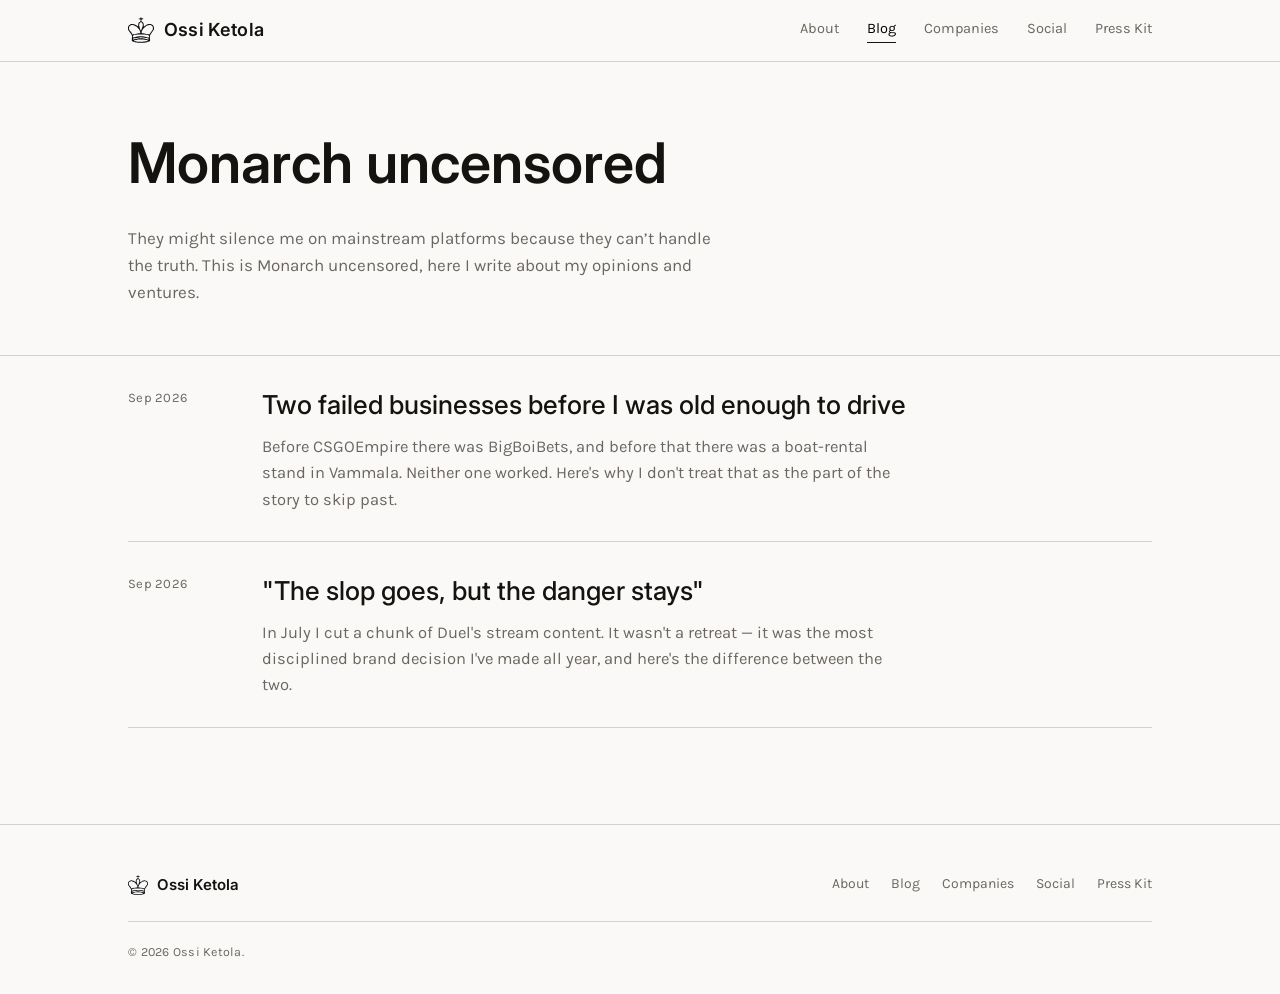
==== blog/index.html @ 4bb2c5f0 "Initial commit: Ossi Ketola personal site Static portfolio site for Ossi "Monarch" Ketola — About/do" ====
<!DOCTYPE html>
<html lang="en">
<head>
<meta charset="UTF-8">
<meta name="viewport" content="width=device-width, initial-scale=1.0">
<title>Blog — Ossi Ketola</title>
<meta name="description" content="Notes on business development and personal branding, from Ossi Ketola.">
<meta property="og:type" content="website">
<meta property="og:title" content="Blog — Ossi Ketola">
<meta property="og:description" content="Notes on business development and personal branding, from Ossi Ketola.">
<meta property="og:image" content="../assets/press/headshot-suit.png">
<meta name="twitter:card" content="summary_large_image">
<meta name="twitter:title" content="Blog — Ossi Ketola">
<meta name="twitter:description" content="Notes on business development and personal branding, from Ossi Ketola.">
<meta name="twitter:image" content="../assets/press/headshot-suit.png">
<link rel="icon" type="image/svg+xml" href="../favicon.svg">
<link rel="preconnect" href="https://fonts.googleapis.com">
<link rel="preconnect" href="https://fonts.gstatic.com" crossorigin>
<link href="https://fonts.googleapis.com/css2?family=Inter:ital,wght@0,500;0,600;1,500&amp;family=Karla:wght@400;500;700&amp;display=swap" rel="stylesheet">
<link rel="stylesheet" href="../styles.css">
</head>
<body>

<header class="site-header">
  <div class="wrap">
    <a class="brand" href="../index.html">
      <svg viewBox="0 0 56.88 55.63" width="26" height="26">
        <path fill="#0b0d10" fill-rule="evenodd" d="M27.99 0C27.99 0 29.12 0.25 29.12 0.25C29.12 0.25 29.74 2.38 29.74 2.38C29.74 2.38 32.16 2.5 32.74 2.63C33.33 2.75 33.18 2.83 33.24 3.13C33.31 3.42 33.12 4.38 33.12 4.38C33.12 4.38 30.85 4.5 30.24 4.63C29.64 4.75 29.64 4.52 29.49 5.13C29.35 5.73 29.31 7.58 29.37 8.25C29.43 8.92 29.39 8.73 29.87 9.13C30.35 9.52 31.52 9.83 32.24 10.63C32.97 11.42 33.87 12.29 34.24 13.88C34.62 15.46 34.49 20.13 34.49 20.13C34.49 20.13 34.22 20.69 35.37 20C36.52 19.31 39.74 16.85 41.37 16C43 15.15 43.89 15.08 45.12 14.88C46.35 14.67 47.41 14.5 48.75 14.75C50.08 15 52.04 15.75 53.12 16.38C54.2 17 54.68 17.71 55.25 18.5C55.81 19.29 56.22 20.21 56.5 21.13C56.77 22.04 56.93 22.9 56.87 24C56.81 25.1 57.52 25.23 56.12 27.75C54.72 30.27 49.85 36.25 48.5 39.13C47.14 42 48.04 42.94 48 45C47.95 47.06 48.39 50.23 48.25 51.5C48.1 52.77 48.31 52.08 47.12 52.63C45.93 53.17 43.06 54.25 41.12 54.75C39.18 55.25 38.85 55.48 35.49 55.63C32.14 55.77 24.31 55.77 20.99 55.63C17.68 55.48 17.58 55.27 15.62 54.75C13.66 54.23 10.45 53.08 9.24 52.5C8.04 51.92 8.47 52.71 8.37 51.25C8.27 49.79 8.66 45.81 8.62 43.75C8.58 41.69 9.35 41.33 8.12 38.88C6.89 36.42 2.58 31.1 1.24 29C-0.09 26.9 0.33 27.42 0.12 26.25C-0.09 25.08 -0.21 23.27 -0.01 22C0.2 20.73 0.72 19.6 1.37 18.63C2.02 17.65 2.89 16.75 3.87 16.13C4.85 15.5 6.08 15.1 7.24 14.88C8.41 14.65 9.58 14.58 10.87 14.75C12.16 14.92 13.12 14.98 15 15.88C16.87 16.77 22.12 20.13 22.12 20.13C22.12 20.13 22.27 15.04 22.62 13.5C22.97 11.96 23.62 11.54 24.24 10.88C24.87 10.21 25.83 10.02 26.37 9.5C26.91 8.98 27.33 8.48 27.49 7.75C27.66 7.02 27.49 5.65 27.37 5.13C27.24 4.6 27.37 4.75 26.74 4.63C26.12 4.5 23.62 4.38 23.62 4.38C23.62 4.38 23.43 3.42 23.49 3.13C23.56 2.83 23.43 2.73 23.99 2.63C24.56 2.52 26.87 2.5 26.87 2.5C26.87 2.5 27.99 0 27.99 0ZM46.5 16.88C45.39 17.06 43.52 17.6 42.25 18.13C40.97 18.65 40.35 18.83 38.87 20C37.39 21.17 34.77 23.42 33.37 25.13C31.97 26.83 31.08 28.88 30.49 30.25C29.91 31.63 29.89 32.56 29.87 33.38C29.85 34.19 30.37 35.13 30.37 35.13C30.37 35.13 35.37 35.5 37.87 35.88C40.37 36.25 43.91 37.13 45.37 37.38C46.83 37.63 46.29 37.48 46.62 37.38C46.95 37.27 46.89 37.46 47.37 36.75C47.85 36.04 48.5 34.56 49.5 33.13C50.5 31.69 52.56 29.38 53.37 28.13C54.18 26.88 54.18 26.46 54.37 25.63C54.56 24.79 54.56 23.92 54.5 23.13C54.43 22.33 54.39 21.65 54 20.88C53.6 20.1 52.97 19.15 52.12 18.5C51.27 17.85 49.81 17.27 48.87 17C47.93 16.73 47.6 16.69 46.5 16.88ZM8.37 16.88C7.58 17.04 6.31 17.44 5.49 17.88C4.68 18.31 4.02 18.83 3.49 19.5C2.97 20.17 2.58 20.96 2.37 21.88C2.16 22.79 2.06 23.92 2.24 25C2.43 26.08 2.68 27.04 3.49 28.38C4.31 29.71 6.12 31.56 7.12 33C8.12 34.44 8.79 36.27 9.49 37C10.2 37.73 9.83 37.56 11.37 37.38C12.91 37.19 16.24 36.25 18.74 35.88C21.24 35.5 26.37 35.13 26.37 35.13C26.37 35.13 26.89 34.42 26.87 33.63C26.85 32.83 26.7 31.6 26.24 30.38C25.79 29.15 24.89 27.44 24.12 26.25C23.35 25.06 22.64 24.27 21.62 23.25C20.6 22.23 19.14 20.96 17.99 20.13C16.85 19.29 16.04 18.79 14.75 18.25C13.45 17.71 11.31 17.1 10.25 16.88C9.18 16.65 9.16 16.71 8.37 16.88ZM26.62 37.63C23.99 37.63 22.97 37.54 20.49 37.88C18.02 38.21 13.37 39.1 11.75 39.63C10.12 40.15 10.89 40.42 10.75 41C10.6 41.58 10.75 42.6 10.87 43.13C11 43.65 11.5 44.13 11.5 44.13C11.5 44.13 14.06 43.27 16.37 42.88C18.68 42.48 21.91 41.83 25.37 41.75C28.83 41.67 33.93 41.98 37.12 42.38C40.31 42.77 43.06 43.94 44.5 44.13C45.93 44.31 45.75 43.5 45.75 43.5C45.75 43.5 46 41.02 45.87 40.38C45.75 39.73 46.6 40.04 45 39.63C43.39 39.21 39.31 38.21 36.24 37.88C33.18 37.54 29.24 37.63 26.62 37.63ZM25.24 48.38C22.52 48.38 21.99 48.52 20.12 48.88C18.24 49.23 15.12 50.15 14 50.5C12.87 50.85 13.37 51 13.37 51C13.37 51 13.14 51.35 13.62 51.63C14.1 51.9 14.89 52.35 16.24 52.63C17.6 52.9 19.08 53.13 21.74 53.25C24.41 53.38 29.12 53.48 32.24 53.38C35.37 53.27 38.64 52.96 40.49 52.63C42.35 52.29 43.37 51.38 43.37 51.38C43.37 51.38 43.77 50.92 42.62 50.5C41.47 50.08 39.39 49.23 36.49 48.88C33.6 48.52 27.97 48.38 25.24 48.38ZM27.74 11.13C26.95 11.29 25.99 12.35 25.49 12.88C24.99 13.4 24.89 13.21 24.74 14.25C24.6 15.29 24.14 16.77 24.62 19.13C25.1 21.48 26.95 26.77 27.62 28.38C28.29 29.98 28.62 28.75 28.62 28.75C28.62 28.75 31.41 21.69 31.99 19.38C32.58 17.06 32.41 16.13 32.12 14.88C31.83 13.63 30.97 12.5 30.24 11.88C29.52 11.25 28.54 10.96 27.74 11.13ZM25.62 44C22.62 44.33 15.54 45.46 13.12 46C10.7 46.54 11.47 46.88 11.12 47.25C10.77 47.63 10.91 48 11 48.25C11.08 48.5 9.33 49.13 11.62 48.75C13.91 48.38 21.31 46.46 24.74 46C28.18 45.54 29.37 45.69 32.24 46C35.12 46.31 39.97 47.42 42 47.88C44.02 48.33 43.75 48.69 44.37 48.75C45 48.81 45.75 48.25 45.75 48.25C45.75 48.25 46.04 47.35 45.25 46.88C44.45 46.4 43.35 45.85 41 45.38C38.64 44.9 33.68 44.23 31.12 44C28.56 43.77 28.62 43.67 25.62 44Z"/>
      </svg>
      <span class="wordmark">Ossi Ketola</span>
    </a>
    <nav class="site-nav">
      <a href="../index.html">About</a>
      <a href="index.html" aria-current="page">Blog</a>
      <div class="nav-dropdown">
        <a href="../companies/index.html">Companies</a>
        <div class="nav-dropdown-menu">
          <a href="../companies/duel.html">Duel.com</a>
          <a href="../companies/csgoempire.html">CSGOEmpire</a>
          <a href="../companies/castle.html">The Castle</a>
        </div>
      </div>
      <a href="../social.html">Social</a>
      <a href="../press.html">Press Kit</a>
    </nav>
  </div>
</header>

<section class="page-head">
  <div class="wrap">
    <h1>Monarch uncensored</h1>
    <p class="lede">They might silence me on mainstream platforms because they can&rsquo;t handle the truth. This is Monarch uncensored, here I write about my opinions and ventures.</p>
  </div>
</section>

<section>
  <div class="wrap">
    <div class="ledger">
      <div class="ledger-row">
        <span class="date">Sep 2026</span>
        <a href="two-failed-businesses.html">
          <h3>Two failed businesses before I was old enough to drive</h3>
          <p>Before CSGOEmpire there was BigBoiBets, and before that there was a boat-rental stand in Vammala. Neither one worked. Here's why I don't treat that as the part of the story to skip past.</p>
        </a>
      </div>
      <div class="ledger-row">
        <span class="date">Sep 2026</span>
        <a href="slop-goes-danger-stays.html">
          <h3>"The slop goes, but the danger stays"</h3>
          <p>In July I cut a chunk of Duel's stream content. It wasn't a retreat — it was the most disciplined brand decision I've made all year, and here's the difference between the two.</p>
        </a>
      </div>
    </div>
  </div>
</section>

<footer class="site-footer">
  <div class="wrap">
    <div class="site-footer-top">
      <a class="footer-brand" href="../index.html">
        <svg viewBox="0 0 56.88 55.63" width="20" height="20">
          <path fill="#0b0d10" fill-rule="evenodd" d="M27.99 0C27.99 0 29.12 0.25 29.12 0.25C29.12 0.25 29.74 2.38 29.74 2.38C29.74 2.38 32.16 2.5 32.74 2.63C33.33 2.75 33.18 2.83 33.24 3.13C33.31 3.42 33.12 4.38 33.12 4.38C33.12 4.38 30.85 4.5 30.24 4.63C29.64 4.75 29.64 4.52 29.49 5.13C29.35 5.73 29.31 7.58 29.37 8.25C29.43 8.92 29.39 8.73 29.87 9.13C30.35 9.52 31.52 9.83 32.24 10.63C32.97 11.42 33.87 12.29 34.24 13.88C34.62 15.46 34.49 20.13 34.49 20.13C34.49 20.13 34.22 20.69 35.37 20C36.52 19.31 39.74 16.85 41.37 16C43 15.15 43.89 15.08 45.12 14.88C46.35 14.67 47.41 14.5 48.75 14.75C50.08 15 52.04 15.75 53.12 16.38C54.2 17 54.68 17.71 55.25 18.5C55.81 19.29 56.22 20.21 56.5 21.13C56.77 22.04 56.93 22.9 56.87 24C56.81 25.1 57.52 25.23 56.12 27.75C54.72 30.27 49.85 36.25 48.5 39.13C47.14 42 48.04 42.94 48 45C47.95 47.06 48.39 50.23 48.25 51.5C48.1 52.77 48.31 52.08 47.12 52.63C45.93 53.17 43.06 54.25 41.12 54.75C39.18 55.25 38.85 55.48 35.49 55.63C32.14 55.77 24.31 55.77 20.99 55.63C17.68 55.48 17.58 55.27 15.62 54.75C13.66 54.23 10.45 53.08 9.24 52.5C8.04 51.92 8.47 52.71 8.37 51.25C8.27 49.79 8.66 45.81 8.62 43.75C8.58 41.69 9.35 41.33 8.12 38.88C6.89 36.42 2.58 31.1 1.24 29C-0.09 26.9 0.33 27.42 0.12 26.25C-0.09 25.08 -0.21 23.27 -0.01 22C0.2 20.73 0.72 19.6 1.37 18.63C2.02 17.65 2.89 16.75 3.87 16.13C4.85 15.5 6.08 15.1 7.24 14.88C8.41 14.65 9.58 14.58 10.87 14.75C12.16 14.92 13.12 14.98 15 15.88C16.87 16.77 22.12 20.13 22.12 20.13C22.12 20.13 22.27 15.04 22.62 13.5C22.97 11.96 23.62 11.54 24.24 10.88C24.87 10.21 25.83 10.02 26.37 9.5C26.91 8.98 27.33 8.48 27.49 7.75C27.66 7.02 27.49 5.65 27.37 5.13C27.24 4.6 27.37 4.75 26.74 4.63C26.12 4.5 23.62 4.38 23.62 4.38C23.62 4.38 23.43 3.42 23.49 3.13C23.56 2.83 23.43 2.73 23.99 2.63C24.56 2.52 26.87 2.5 26.87 2.5C26.87 2.5 27.99 0 27.99 0ZM46.5 16.88C45.39 17.06 43.52 17.6 42.25 18.13C40.97 18.65 40.35 18.83 38.87 20C37.39 21.17 34.77 23.42 33.37 25.13C31.97 26.83 31.08 28.88 30.49 30.25C29.91 31.63 29.89 32.56 29.87 33.38C29.85 34.19 30.37 35.13 30.37 35.13C30.37 35.13 35.37 35.5 37.87 35.88C40.37 36.25 43.91 37.13 45.37 37.38C46.83 37.63 46.29 37.48 46.62 37.38C46.95 37.27 46.89 37.46 47.37 36.75C47.85 36.04 48.5 34.56 49.5 33.13C50.5 31.69 52.56 29.38 53.37 28.13C54.18 26.88 54.18 26.46 54.37 25.63C54.56 24.79 54.56 23.92 54.5 23.13C54.43 22.33 54.39 21.65 54 20.88C53.6 20.1 52.97 19.15 52.12 18.5C51.27 17.85 49.81 17.27 48.87 17C47.93 16.73 47.6 16.69 46.5 16.88ZM8.37 16.88C7.58 17.04 6.31 17.44 5.49 17.88C4.68 18.31 4.02 18.83 3.49 19.5C2.97 20.17 2.58 20.96 2.37 21.88C2.16 22.79 2.06 23.92 2.24 25C2.43 26.08 2.68 27.04 3.49 28.38C4.31 29.71 6.12 31.56 7.12 33C8.12 34.44 8.79 36.27 9.49 37C10.2 37.73 9.83 37.56 11.37 37.38C12.91 37.19 16.24 36.25 18.74 35.88C21.24 35.5 26.37 35.13 26.37 35.13C26.37 35.13 26.89 34.42 26.87 33.63C26.85 32.83 26.7 31.6 26.24 30.38C25.79 29.15 24.89 27.44 24.12 26.25C23.35 25.06 22.64 24.27 21.62 23.25C20.6 22.23 19.14 20.96 17.99 20.13C16.85 19.29 16.04 18.79 14.75 18.25C13.45 17.71 11.31 17.1 10.25 16.88C9.18 16.65 9.16 16.71 8.37 16.88ZM26.62 37.63C23.99 37.63 22.97 37.54 20.49 37.88C18.02 38.21 13.37 39.1 11.75 39.63C10.12 40.15 10.89 40.42 10.75 41C10.6 41.58 10.75 42.6 10.87 43.13C11 43.65 11.5 44.13 11.5 44.13C11.5 44.13 14.06 43.27 16.37 42.88C18.68 42.48 21.91 41.83 25.37 41.75C28.83 41.67 33.93 41.98 37.12 42.38C40.31 42.77 43.06 43.94 44.5 44.13C45.93 44.31 45.75 43.5 45.75 43.5C45.75 43.5 46 41.02 45.87 40.38C45.75 39.73 46.6 40.04 45 39.63C43.39 39.21 39.31 38.21 36.24 37.88C33.18 37.54 29.24 37.63 26.62 37.63ZM25.24 48.38C22.52 48.38 21.99 48.52 20.12 48.88C18.24 49.23 15.12 50.15 14 50.5C12.87 50.85 13.37 51 13.37 51C13.37 51 13.14 51.35 13.62 51.63C14.1 51.9 14.89 52.35 16.24 52.63C17.6 52.9 19.08 53.13 21.74 53.25C24.41 53.38 29.12 53.48 32.24 53.38C35.37 53.27 38.64 52.96 40.49 52.63C42.35 52.29 43.37 51.38 43.37 51.38C43.37 51.38 43.77 50.92 42.62 50.5C41.47 50.08 39.39 49.23 36.49 48.88C33.6 48.52 27.97 48.38 25.24 48.38ZM27.74 11.13C26.95 11.29 25.99 12.35 25.49 12.88C24.99 13.4 24.89 13.21 24.74 14.25C24.6 15.29 24.14 16.77 24.62 19.13C25.1 21.48 26.95 26.77 27.62 28.38C28.29 29.98 28.62 28.75 28.62 28.75C28.62 28.75 31.41 21.69 31.99 19.38C32.58 17.06 32.41 16.13 32.12 14.88C31.83 13.63 30.97 12.5 30.24 11.88C29.52 11.25 28.54 10.96 27.74 11.13ZM25.62 44C22.62 44.33 15.54 45.46 13.12 46C10.7 46.54 11.47 46.88 11.12 47.25C10.77 47.63 10.91 48 11 48.25C11.08 48.5 9.33 49.13 11.62 48.75C13.91 48.38 21.31 46.46 24.74 46C28.18 45.54 29.37 45.69 32.24 46C35.12 46.31 39.97 47.42 42 47.88C44.02 48.33 43.75 48.69 44.37 48.75C45 48.81 45.75 48.25 45.75 48.25C45.75 48.25 46.04 47.35 45.25 46.88C44.45 46.4 43.35 45.85 41 45.38C38.64 44.9 33.68 44.23 31.12 44C28.56 43.77 28.62 43.67 25.62 44Z"/>
        </svg>
        <span>Ossi Ketola</span>
      </a>
      <nav class="site-footer-nav">
        <a href="../index.html">About</a>
        <a href="index.html">Blog</a>
        <a href="../companies/index.html">Companies</a>
        <a href="../social.html">Social</a>
        <a href="../press.html">Press Kit</a>
      </nav>
    </div>
    <div class="site-footer-bottom">&copy; 2026 Ossi Ketola.</div>
  </div>
</footer>

</body>
</html>
---- styles.css ----
/* Ossi "Monarch" Ketola — personal site
   Palette: monochrome light — off-white ground, black/gray ink, matching the
   Monarch crown mark (black outline, no color). Duel's page keeps its own
   separate scoped palette and is untouched by this file.
   Display: Inter (sitewide headline font). Body: Karla. Data/labels: IBM Plex Mono.
   Duel and CSGOEmpire hardcode their own H1 font choices already (Inter and Karla
   respectively) rather than using --display, so this change doesn't touch those. */

:root{
  --bg:#faf9f7;
  --surface:#f1efeb;
  --surface-2:#e6e3dd;
  --border:#d6d2ca;
  --text:#15130f;
  --muted:#6b6660;
  --gold:#15130f;
  --gold-bright:#000000;
  --oxblood:#15130f;
  --oxblood-bright:#15130f;

  --display:'Inter', 'Segoe UI', system-ui, sans-serif;
  --body:'Karla', 'Segoe UI', system-ui, sans-serif;
  --mono:'IBM Plex Mono', ui-monospace, 'Courier New', monospace;
}

*{ box-sizing:border-box; }
html{ scroll-behavior:smooth; }
body{
  margin:0;
  padding-top:63px;
  background:var(--bg);
  color:var(--text);
  font-family:var(--body);
  font-size:16.5px;
  line-height:1.6;
}
img{ max-width:100%; display:block; }
a{ color:inherit; }

.wrap{ max-width:1080px; margin:0 auto; padding:0 28px; }

/* ---- header ---- */
.site-header{
  position:fixed; top:0; left:0; right:0; z-index:20;
  background:var(--bg);
  border-bottom:1px solid var(--border);
}
.site-header .wrap{
  display:flex; align-items:center; justify-content:space-between;
  padding-top:16px; padding-bottom:16px;
}
.brand{ display:flex; align-items:center; gap:10px; text-decoration:none; }
.brand svg{ width:26px; height:26px; flex-shrink:0; }
.brand .wordmark{
  font-family:var(--display); font-weight:600; font-size:18px;
  letter-spacing:0.01em; white-space:nowrap;
}
.site-nav{ display:flex; align-items:center; gap:28px; }
.site-nav a{
  text-decoration:none; color:var(--muted); font-size:14.5px;
  border-bottom:1px solid transparent; padding-bottom:2px;
  transition:color .15s ease, border-color .15s ease;
}
.site-nav a:hover, .site-nav a[aria-current="page"]{ color:var(--gold-bright); border-color:var(--gold); }

.nav-dropdown{ position:relative; display:inline-flex; align-items:center; }
.nav-dropdown-menu{
  position:absolute; top:100%; left:0; min-width:170px;
  background:var(--bg); border:1px solid var(--border);
  padding:6px 0;
  opacity:0; visibility:hidden; transform:translateY(-4px);
  transition:opacity .15s ease, transform .15s ease, visibility .15s;
  z-index:30;
}
.nav-dropdown:hover .nav-dropdown-menu,
.nav-dropdown-menu:hover{
  opacity:1; visibility:visible; transform:translateY(0);
}
.nav-dropdown-menu a{
  display:block; padding:9px 16px; font-size:14px;
  color:var(--muted); text-decoration:none; border-bottom:none; white-space:nowrap;
}
.nav-dropdown-menu a:hover{ color:var(--gold-bright); background:var(--surface); }

/* ---- footer (identical on every page) ---- */
.site-footer{ background:var(--bg); color:var(--text); border-top:1px solid var(--border); margin-top:96px; padding:48px 0 32px; }
.site-footer-top{
  display:flex; align-items:center; justify-content:space-between; flex-wrap:wrap; gap:16px;
}
.footer-brand{ display:flex; align-items:center; gap:9px; text-decoration:none; color:var(--text); }
.footer-brand svg{ width:20px; height:20px; flex-shrink:0; }
.footer-brand span{ font-family:var(--display); font-weight:600; font-size:15px; }
.site-footer-nav{ display:flex; gap:22px; flex-wrap:wrap; }
.site-footer-nav a{ text-decoration:none; color:var(--muted); font-size:14px; transition:color .15s ease; }
.site-footer-nav a:hover{ color:var(--gold-bright); }
.site-footer-bottom{
  margin-top:24px; padding-top:20px; border-top:1px solid var(--border);
  font-family:var(--body); letter-spacing:0.02em; font-size:12.5px; color:var(--muted);
}

/* ---- hero ---- */
.hero{ padding:72px 0 44px; border-bottom:1px solid var(--border); }
.hero .kicker{
  font-family:var(--body); letter-spacing:0.02em; font-size:13px; color:var(--gold-bright);
  margin:0 0 18px;
}
.hero h1{
  font-family:var(--display); font-weight:600;
  font-size:clamp(46px,8vw,84px); line-height:0.98; margin:0;
  text-wrap:balance;
}
.hero h1 em{ font-style:italic; font-weight:300; color:var(--muted); }
.hero .lede{
  max-width:56ch; font-size:19px; color:var(--muted);
  margin:22px 0 0; line-height:1.65;
}

/* ---- about / dossier layout ---- */
.dossier{ padding:64px 0; border-bottom:1px solid var(--border); }
.dossier-grid{ display:grid; grid-template-columns:1.6fr 1px 1fr; gap:0; }
.dossier .divider{ background:var(--border); }
.dossier .copy{ padding-right:48px; }
.dossier .copy p{ max-width:62ch; font-size:16.5px; }
.dossier p.section-kicker{ font-family:var(--display); font-weight:600; font-size:20px; color:var(--text); margin:36px 0 20px; max-width:none; }
.dossier p.section-kicker:first-child{ margin-top:0; }
.dossier .copy p:first-of-type:not(.section-kicker){ font-size:18px; color:var(--text); }
.dossier .copy .byline{ font-family:var(--display); font-style:italic; font-size:16px; color:var(--muted); margin-top:24px; }
.dossier .facts{ padding-left:48px; display:flex; flex-direction:column; gap:0; }
.dossier .facts .side-copy{ font-size:15px; line-height:1.65; color:var(--text); max-width:40ch; }

/* pill links to each company page — brand-accurate colors/marks, shape borrowed
   from a rounded chip/pill pattern rather than the site's usual square teaser rows */
.co-pills{ display:flex; flex-direction:column; gap:10px; margin-top:28px; max-width:40ch; }
.co-pill{
  position:relative; overflow:hidden;
  display:flex; align-items:center; gap:12px;
  padding:13px 20px; border-radius:999px;
  text-decoration:none; transition:transform .15s ease;
}
.co-pill:hover{ transform:translateX(3px); }
.co-pill::after{
  content:""; position:absolute; left:0; right:0; bottom:0; height:3px;
}
.co-pill-mark{ position:relative; z-index:1; width:16px; height:16px; border-radius:999px; flex-shrink:0; object-fit:contain; }
.co-pill-label{ position:relative; z-index:1; font-family:var(--body); font-weight:700; font-size:14.5px; flex:1; }
.co-pill-arrow{ position:relative; z-index:1; font-family:var(--body); letter-spacing:0.02em; font-size:14px; flex-shrink:0; }

/* backgrounds mirror the same real brand graphics used on the Companies hub banners */
.co-pill-duel{
  background:
    radial-gradient(ellipse 90% 160% at 15% 20%, rgba(139,63,209,0.55), transparent 60%),
    radial-gradient(ellipse 80% 140% at 90% 90%, rgba(47,174,134,0.45), transparent 60%),
    linear-gradient(180deg, #131028, #0c0a1a);
}
.co-pill-duel::after{ background:linear-gradient(90deg, #5865f2 0%, #8b3fd1 45%, #2fae86 100%); }
.co-pill-duel .co-pill-mark{ width:15px; height:17px; border-radius:0; }
.co-pill-duel .co-pill-label{ color:#f1eefb; }
.co-pill-duel .co-pill-arrow{ color:#c9b3ea; }

.co-pill-cs{ background:#363332; }
.co-pill-cs::after{ background:repeating-linear-gradient(-45deg, #e9b10e 0 6px, #2b2926 6px 12px); }
.co-pill-cs .co-pill-mark{ width:20px; height:20px; }
.co-pill-cs .co-pill-label{ color:#fff; }
.co-pill-cs .co-pill-arrow{ color:#e9b10e; }

.co-pill-castle{
  background:
    linear-gradient(rgba(20,21,15,.78), rgba(20,21,15,.78)),
    url("companies/assets/castle/camo-gold.svg") center / cover no-repeat;
}
.co-pill-castle::after{ background:linear-gradient(90deg, #b4993c, #ead973, #d2bb54, #b4993c); }
.co-pill-castle .co-pill-mark{ width:12px; height:24px; border-radius:0; }
.co-pill-castle .co-pill-label{ color:#f1efe6; }
.co-pill-castle .co-pill-arrow{ color:#d2bb54; }

/* ---- Vammalan Sanomat widget — a real, separately-run outlet, so it's styled to
   read as an embedded module (its own bordered card, its own nameplate) rather
   than blending into the rest of the page like native site content. Lives in the
   right-hand facts column, so the compact variant is sized to that slot. ---- */
.vs-widget{
  border:1px solid var(--border); background:var(--surface);
  overflow:hidden;
}
/* real masthead lockup from vammalansanomat.fi's own SVG logo */
.vs-mast{ padding:24px 36px 18px; border-bottom:1px solid var(--border); }
.vs-mast-name{ display:inline-block; line-height:0; }
.vs-mast-name img{ display:block; height:26px; width:auto; }

.vs-feature{ padding:24px 36px 22px; border-bottom:1px solid var(--border); }
.vs-feature-date{ font-family:var(--body); letter-spacing:0.02em; font-size:12.5px; color:var(--muted); margin:0 0 8px; }
.vs-feature-title{
  font-family:var(--display); font-weight:600; font-size:22px; line-height:1.3;
  margin:0 0 12px; max-width:56ch;
}
.vs-feature-link{
  font-family:var(--body); letter-spacing:0.02em; font-size:13px; color:var(--gold-bright); text-decoration:none;
}
.vs-feature-link:hover{ text-decoration:underline; }

.vs-list{ list-style:none; margin:0; padding:0 36px 28px; display:flex; flex-direction:column; }
.vs-item{
  display:flex; align-items:baseline; gap:16px; padding:11px 4px;
  border-bottom:1px solid var(--border); text-decoration:none; color:var(--muted);
  cursor:pointer;
}
.vs-list li:last-child .vs-item{ border-bottom:none; }
.vs-item-date{ font-family:var(--body); letter-spacing:0.02em; font-size:12px; flex-shrink:0; width:64px; }
.vs-item-title{ font-family:var(--body); font-size:14.5px; }
.vs-item:hover{ color:var(--text); }

.vs-widget-compact{ max-width:40ch; margin-top:0; }
.dossier p.vs-section-kicker{
  border-top:1px solid var(--border); margin-top:32px; padding-top:24px; margin-bottom:10px;
}
.vs-widget-compact .vs-mast{ padding:14px 22px; }
.vs-widget-compact .vs-mast-name img{ height:16px; }
.vs-widget-compact .vs-feature{ padding:16px 22px 14px; }
.vs-widget-compact .vs-feature-date{ font-size:11px; margin-bottom:6px; }
.vs-widget-compact .vs-feature-title{ font-size:15px; max-width:none; margin-bottom:8px; }
.vs-widget-compact .vs-feature-link{ font-size:11.5px; }
.vs-widget-compact .vs-list{ padding:0 22px 20px; max-height:220px; overflow-y:auto; }
.vs-widget-compact .vs-item{ padding:8px 2px; gap:4px; flex-direction:column; }
.vs-widget-compact .vs-item-date{ width:auto; font-size:10.5px; }
.vs-widget-compact .vs-item-title{ font-size:12.5px; line-height:1.35; }

@media (max-width:640px){
  .vs-mast{ padding:18px 20px; }
  .vs-feature{ padding:20px 20px 18px; }
  .vs-list{ padding:0 20px 22px; }
  .vs-item{ flex-direction:column; gap:2px; }
  .vs-item-date{ width:auto; }
}

/* ---- teasers wrapper (used on Companies hub) ---- */
.teasers{ padding:8px 0; }

/* ---- ledger (blog index / social directory) ---- */
.ledger-row{
  display:grid; grid-template-columns:110px 1fr; gap:24px;
  padding:28px 0; border-bottom:1px solid var(--border);
}
.ledger-row .date{ font-family:var(--body); letter-spacing:0.02em; font-size:13px; color:var(--muted); padding-top:4px; }
.ledger-row a{ text-decoration:none; }
.ledger-row h3{ font-family:var(--display); font-weight:500; font-size:26px; margin:0 0 8px; text-wrap:balance; }
.ledger-row p{ margin:0; color:var(--muted); max-width:64ch; }

/* ---- social row list (2x2 grid of square tiles —
   own monochrome palette, not the reference's dark color scheme) ---- */
.social-list{ display:grid; grid-template-columns:repeat(2,1fr); gap:20px; max-width:520px; margin:0 auto; }
.social-row{
  display:flex; flex-direction:column; align-items:center; justify-content:center; gap:16px;
  aspect-ratio:1/1;
  padding:28px; border-radius:14px;
  background:var(--surface); border:1px solid var(--border);
  text-decoration:none; color:var(--text);
  transition:border-color .15s ease, transform .15s ease;
}
.social-row:hover{ border-color:var(--gold-bright); transform:translateY(-3px); }
.social-row-icon{
  width:52px; height:52px; flex-shrink:0;
  display:flex; align-items:center; justify-content:center;
  font-family:var(--body); letter-spacing:0.02em; font-size:12px; color:var(--text);
}
.social-row-icon img{ width:48px; height:48px; }
.social-row-label{ font-family:var(--body); font-weight:600; font-size:17px; }

/* ---- press kit gallery ---- */
.gallery{
  display:grid; grid-template-columns:repeat(3,1fr); gap:2px;
  background:var(--border);
  border:1px solid var(--border);
}
.gallery .frame{
  margin:0; background:var(--surface);
  color:var(--muted); font-family:var(--body); letter-spacing:0.02em; font-size:12.5px;
  text-align:center;
}
.gallery .frame-img{
  position:relative; aspect-ratio:4/5; overflow:hidden; cursor:pointer;
}
.gallery .frame-img img{ width:100%; height:100%; object-fit:cover; object-position:top center; display:block; transform:scale(0.92); }
.gallery .frame-img img.frame-img-poker{ object-position:left top; }
.gallery .frame .mark{ font-family:var(--display); font-size:26px; color:var(--muted); }

.gallery .frame-overlay{
  position:absolute; inset:0; background:rgba(10,9,7,.55);
  display:flex; align-items:center; justify-content:center;
  opacity:0; transition:opacity .18s ease;
}
.gallery .frame-img:hover .frame-overlay{ opacity:1; }
.gallery .frame-download{
  font-family:var(--body); letter-spacing:0.02em; font-size:13px; font-weight:600; color:#f4f2ee;
  text-decoration:none; padding:10px 18px; border:1px solid rgba(244,242,238,.6);
  border-radius:4px; background:rgba(0,0,0,.2);
}
.gallery .frame-download:hover{ background:#f4f2ee; color:var(--text); border-color:#f4f2ee; }

.lightbox{
  display:none; position:fixed; inset:0; background:rgba(10,9,7,.94);
  align-items:center; justify-content:center; z-index:1000; padding:56px 24px;
}
.lightbox.is-open{ display:flex; }
.lightbox img{ max-width:100%; max-height:100%; display:block; }
.lightbox-controls{
  position:absolute; top:16px; right:20px; display:flex; align-items:center; gap:4px;
}
.lightbox-close{
  background:none; border:none;
  color:#f4f2ee; font-size:34px; line-height:1; cursor:pointer; font-family:var(--body);
  padding:6px 12px;
}
.lightbox-close:hover{ color:var(--gold-bright); }
.lightbox-download{
  color:#f4f2ee;
  display:flex; align-items:center; justify-content:center;
  padding:11px; text-decoration:none;
}
.lightbox-download:hover{ color:var(--gold-bright); }

.contact-card{
  margin-top:56px; background:var(--surface); border:1px solid var(--border);
  padding:32px; text-align:center;
}
.contact-card h3{ font-family:var(--display); font-weight:500; font-size:20px; margin:0 0 10px; }
.contact-card p{ color:var(--muted); font-size:14.5px; margin:0 0 16px; }
.contact-card .line{ font-family:var(--body); letter-spacing:0.02em; font-size:14.5px; }
.contact-card .line a{ color:inherit; text-decoration:none; }
.contact-card .line a:hover{ text-decoration:underline; }

/* ---- article ---- */
.article{ max-width:680px; margin:0 auto; padding:64px 28px 96px; }
.article .kicker{ font-family:var(--body); letter-spacing:0.02em; font-size:13px; color:var(--gold-bright); margin-bottom:16px; }
.article h1{ font-family:var(--display); font-weight:600; font-size:clamp(34px,5vw,50px); line-height:1.08; margin:0 0 18px; text-wrap:balance; }
.article .meta{ font-family:var(--body); letter-spacing:0.02em; font-size:13px; color:var(--muted); margin-bottom:40px; }
.article .prose p{ font-size:18px; line-height:1.75; margin:0 0 22px; max-width:66ch; }
.article .prose p:first-of-type::first-letter{
  font-family:var(--display); font-size:64px; font-weight:600; color:var(--gold-bright);
  float:left; line-height:0.8; padding:6px 8px 0 0;
}
.article blockquote{
  margin:36px 0; padding-left:22px; border-left:3px solid var(--gold);
  font-family:var(--display); font-size:22px; font-style:italic; color:var(--text);
}
.article a{ color:var(--gold-bright); }
.back-link{
  display:inline-block; margin-bottom:24px; font-family:var(--body); letter-spacing:0.02em; font-size:13px;
  color:var(--muted); text-decoration:none;
}
.back-link:hover{ color:var(--gold-bright); }

section.page-head{ padding:56px 0 32px; border-bottom:1px solid var(--border); }
section.page-head .kicker{ font-family:var(--body); letter-spacing:0.02em; font-size:13px; color:var(--gold-bright); margin:0 0 14px; }
section.page-head h1{ font-family:var(--display); font-weight:600; font-size:clamp(38px,6vw,56px); margin:0; text-wrap:balance; }
section.page-head .lede{ max-width:60ch; color:var(--muted); font-size:17px; margin-top:16px; }

@media (max-width:600px){
  body{ padding-top:118px; }
  .site-header .wrap{ flex-direction:column; align-items:flex-start; gap:12px; padding-top:14px; padding-bottom:14px; }
  .site-nav{ gap:16px; flex-wrap:wrap; }
  .site-nav a{ font-size:13.5px; }
}

@media (max-width:760px){
  .dossier-grid{ grid-template-columns:1fr; }
  .dossier .divider{ display:none; }
  .dossier .facts{ padding-left:0; margin-top:32px; border-top:1px solid var(--border); padding-top:32px; }
  .dossier .copy{ padding-right:0; }
  .social-card{ padding:36px 20px; }
  .gallery{ grid-template-columns:repeat(2,1fr); }
  .ledger-row{ grid-template-columns:1fr; }
}

@media (prefers-reduced-motion:reduce){
  html{ scroll-behavior:auto; }
  *{ animation-duration:0.001ms !important; transition-duration:0.001ms !important; }
}
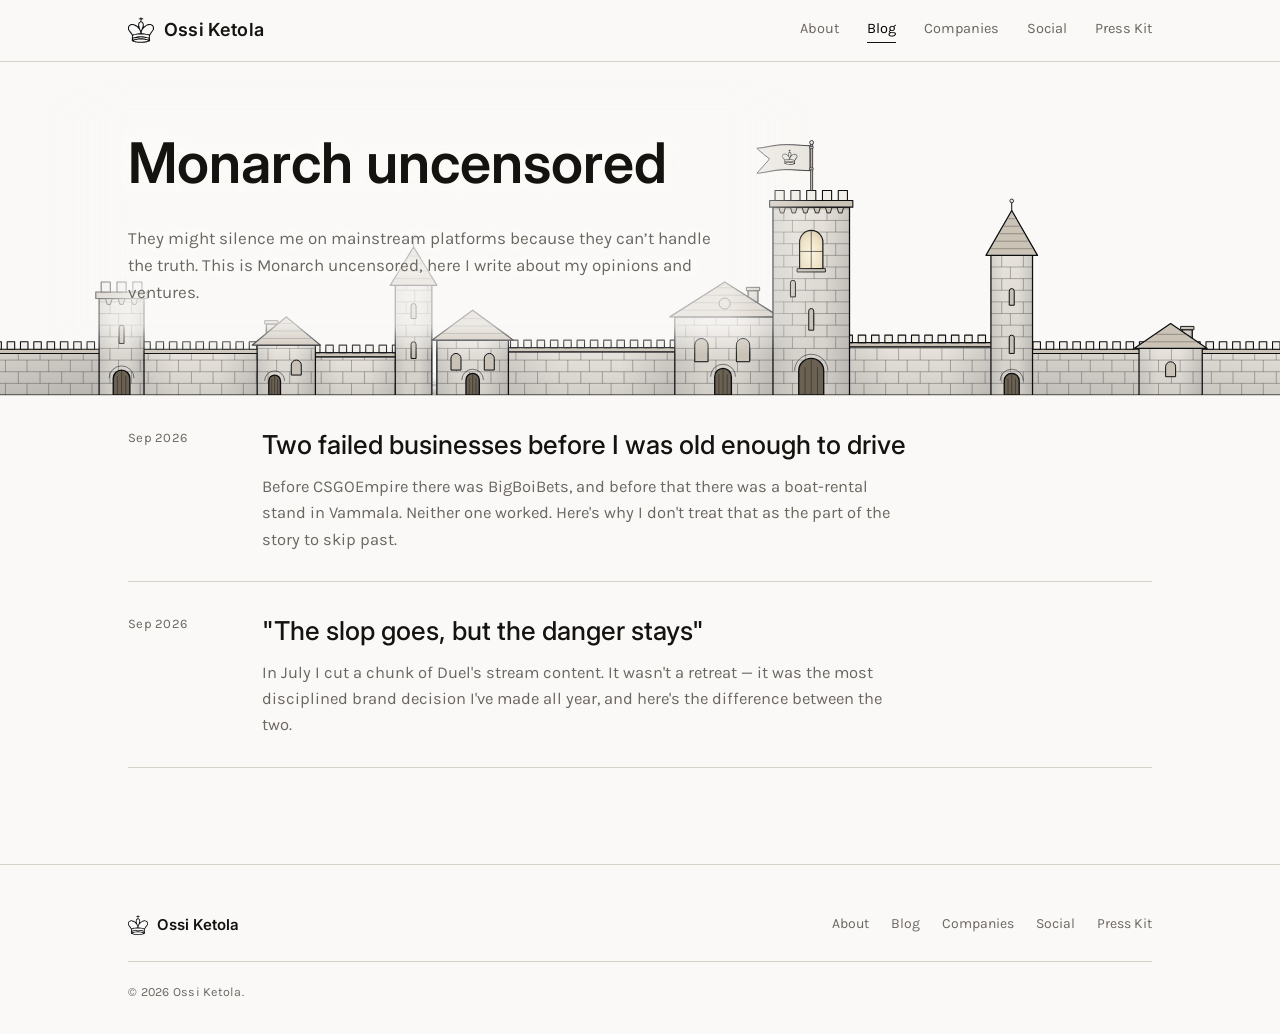
==== commit cad71ae3: "Add castle skyline hero art, favicon polish, and page animations Layers a full-color castle/tower il" ====
--- a/blog/index.html
+++ b/blog/index.html
@@ -18,6 +18,9 @@
 <link rel="preconnect" href="https://fonts.gstatic.com" crossorigin>
 <link href="https://fonts.googleapis.com/css2?family=Inter:ital,wght@0,500;0,600;1,500&amp;family=Karla:wght@400;500;700&amp;display=swap" rel="stylesheet">
 <link rel="stylesheet" href="../styles.css">
+<!-- page slides: opt in to cross-page transitions (main pages only) -->
+<style>@view-transition{navigation:auto}</style>
+<script src="../slides.js"></script>
 </head>
 <body>
 
@@ -46,10 +49,18 @@
   </div>
 </header>
 
-<section class="page-head">
+<section class="page-head has-scene">
+  <!-- scene:start -->
+  <div class="page-scene" aria-hidden="true"><div class="page-scene-core">
+    <img src="../assets/graphics/scene-blog.svg" alt="">
+    <svg class="crown-flag" viewBox="-70 0 76 62" style="left:58.500%;bottom:76.875%;width:4.750%" aria-hidden="true" focusable="false"><defs><path id="bf-crown" fill="#0b0d10" fill-rule="evenodd" d="M27.99 0C27.99 0 29.12 0.25 29.12 0.25C29.12 0.25 29.74 2.38 29.74 2.38C29.74 2.38 32.16 2.5 32.74 2.63C33.33 2.75 33.18 2.83 33.24 3.13C33.31 3.42 33.12 4.38 33.12 4.38C33.12 4.38 30.85 4.5 30.24 4.63C29.64 4.75 29.64 4.52 29.49 5.13C29.35 5.73 29.31 7.58 29.37 8.25C29.43 8.92 29.39 8.73 29.87 9.13C30.35 9.52 31.52 9.83 32.24 10.63C32.97 11.42 33.87 12.29 34.24 13.88C34.62 15.46 34.49 20.13 34.49 20.13C34.49 20.13 34.22 20.69 35.37 20C36.52 19.31 39.74 16.85 41.37 16C43 15.15 43.89 15.08 45.12 14.88C46.35 14.67 47.41 14.5 48.75 14.75C50.08 15 52.04 15.75 53.12 16.38C54.2 17 54.68 17.71 55.25 18.5C55.81 19.29 56.22 20.21 56.5 21.13C56.77 22.04 56.93 22.9 56.87 24C56.81 25.1 57.52 25.23 56.12 27.75C54.72 30.27 49.85 36.25 48.5 39.13C47.14 42 48.04 42.94 48 45C47.95 47.06 48.39 50.23 48.25 51.5C48.1 52.77 48.31 52.08 47.12 52.63C45.93 53.17 43.06 54.25 41.12 54.75C39.18 55.25 38.85 55.48 35.49 55.63C32.14 55.77 24.31 55.77 20.99 55.63C17.68 55.48 17.58 55.27 15.62 54.75C13.66 54.23 10.45 53.08 9.24 52.5C8.04 51.92 8.47 52.71 8.37 51.25C8.27 49.79 8.66 45.81 8.62 43.75C8.58 41.69 9.35 41.33 8.12 38.88C6.89 36.42 2.58 31.1 1.24 29C-0.09 26.9 0.33 27.42 0.12 26.25C-0.09 25.08 -0.21 23.27 -0.01 22C0.2 20.73 0.72 19.6 1.37 18.63C2.02 17.65 2.89 16.75 3.87 16.13C4.85 15.5 6.08 15.1 7.24 14.88C8.41 14.65 9.58 14.58 10.87 14.75C12.16 14.92 13.12 14.98 15 15.88C16.87 16.77 22.12 20.13 22.12 20.13C22.12 20.13 22.27 15.04 22.62 13.5C22.97 11.96 23.62 11.54 24.24 10.88C24.87 10.21 25.83 10.02 26.37 9.5C26.91 8.98 27.33 8.48 27.49 7.75C27.66 7.02 27.49 5.65 27.37 5.13C27.24 4.6 27.37 4.75 26.74 4.63C26.12 4.5 23.62 4.38 23.62 4.38C23.62 4.38 23.43 3.42 23.49 3.13C23.56 2.83 23.43 2.73 23.99 2.63C24.56 2.52 26.87 2.5 26.87 2.5C26.87 2.5 27.99 0 27.99 0ZM46.5 16.88C45.39 17.06 43.52 17.6 42.25 18.13C40.97 18.65 40.35 18.83 38.87 20C37.39 21.17 34.77 23.42 33.37 25.13C31.97 26.83 31.08 28.88 30.49 30.25C29.91 31.63 29.89 32.56 29.87 33.38C29.85 34.19 30.37 35.13 30.37 35.13C30.37 35.13 35.37 35.5 37.87 35.88C40.37 36.25 43.91 37.13 45.37 37.38C46.83 37.63 46.29 37.48 46.62 37.38C46.95 37.27 46.89 37.46 47.37 36.75C47.85 36.04 48.5 34.56 49.5 33.13C50.5 31.69 52.56 29.38 53.37 28.13C54.18 26.88 54.18 26.46 54.37 25.63C54.56 24.79 54.56 23.92 54.5 23.13C54.43 22.33 54.39 21.65 54 20.88C53.6 20.1 52.97 19.15 52.12 18.5C51.27 17.85 49.81 17.27 48.87 17C47.93 16.73 47.6 16.69 46.5 16.88ZM8.37 16.88C7.58 17.04 6.31 17.44 5.49 17.88C4.68 18.31 4.02 18.83 3.49 19.5C2.97 20.17 2.58 20.96 2.37 21.88C2.16 22.79 2.06 23.92 2.24 25C2.43 26.08 2.68 27.04 3.49 28.38C4.31 29.71 6.12 31.56 7.12 33C8.12 34.44 8.79 36.27 9.49 37C10.2 37.73 9.83 37.56 11.37 37.38C12.91 37.19 16.24 36.25 18.74 35.88C21.24 35.5 26.37 35.13 26.37 35.13C26.37 35.13 26.89 34.42 26.87 33.63C26.85 32.83 26.7 31.6 26.24 30.38C25.79 29.15 24.89 27.44 24.12 26.25C23.35 25.06 22.64 24.27 21.62 23.25C20.6 22.23 19.14 20.96 17.99 20.13C16.85 19.29 16.04 18.79 14.75 18.25C13.45 17.71 11.31 17.1 10.25 16.88C9.18 16.65 9.16 16.71 8.37 16.88ZM26.62 37.63C23.99 37.63 22.97 37.54 20.49 37.88C18.02 38.21 13.37 39.1 11.75 39.63C10.12 40.15 10.89 40.42 10.75 41C10.6 41.58 10.75 42.6 10.87 43.13C11 43.65 11.5 44.13 11.5 44.13C11.5 44.13 14.06 43.27 16.37 42.88C18.68 42.48 21.91 41.83 25.37 41.75C28.83 41.67 33.93 41.98 37.12 42.38C40.31 42.77 43.06 43.94 44.5 44.13C45.93 44.31 45.75 43.5 45.75 43.5C45.75 43.5 46 41.02 45.87 40.38C45.75 39.73 46.6 40.04 45 39.63C43.39 39.21 39.31 38.21 36.24 37.88C33.18 37.54 29.24 37.63 26.62 37.63ZM25.24 48.38C22.52 48.38 21.99 48.52 20.12 48.88C18.24 49.23 15.12 50.15 14 50.5C12.87 50.85 13.37 51 13.37 51C13.37 51 13.14 51.35 13.62 51.63C14.1 51.9 14.89 52.35 16.24 52.63C17.6 52.9 19.08 53.13 21.74 53.25C24.41 53.38 29.12 53.48 32.24 53.38C35.37 53.27 38.64 52.96 40.49 52.63C42.35 52.29 43.37 51.38 43.37 51.38C43.37 51.38 43.77 50.92 42.62 50.5C41.47 50.08 39.39 49.23 36.49 48.88C33.6 48.52 27.97 48.38 25.24 48.38ZM27.74 11.13C26.95 11.29 25.99 12.35 25.49 12.88C24.99 13.4 24.89 13.21 24.74 14.25C24.6 15.29 24.14 16.77 24.62 19.13C25.1 21.48 26.95 26.77 27.62 28.38C28.29 29.98 28.62 28.75 28.62 28.75C28.62 28.75 31.41 21.69 31.99 19.38C32.58 17.06 32.41 16.13 32.12 14.88C31.83 13.63 30.97 12.5 30.24 11.88C29.52 11.25 28.54 10.96 27.74 11.13ZM25.62 44C22.62 44.33 15.54 45.46 13.12 46C10.7 46.54 11.47 46.88 11.12 47.25C10.77 47.63 10.91 48 11 48.25C11.08 48.5 9.33 49.13 11.62 48.75C13.91 48.38 21.31 46.46 24.74 46C28.18 45.54 29.37 45.69 32.24 46C35.12 46.31 39.97 47.42 42 47.88C44.02 48.33 43.75 48.69 44.37 48.75C45 48.81 45.75 48.25 45.75 48.25C45.75 48.25 46.04 47.35 45.25 46.88C44.45 46.4 43.35 45.85 41 45.38C38.64 44.9 33.68 44.23 31.12 44C28.56 43.77 28.62 43.67 25.62 44Z"/><path id="bf-cloth" d="M2 8H66L50.6 23L66 38H2Z" fill="#e7e3dc" stroke="#0b0d10" stroke-width="1" stroke-linejoin="round"/><use id="bf-emblem" href="#bf-crown" transform="translate(35.46 14.06) scale(-0.3214 0.3214)"/><clipPath id="bf-shape"><path d="M2 8H66L50.6 23L66 38H2Z"/></clipPath><clipPath id="bf-s0"><rect x="1.70" y="0" width="2.12" height="62"/></clipPath><clipPath id="bf-s1"><rect x="3.22" y="0" width="2.12" height="62"/></clipPath><clipPath id="bf-s2"><rect x="4.75" y="0" width="2.12" height="62"/></clipPath><clipPath id="bf-s3"><rect x="6.27" y="0" width="2.12" height="62"/></clipPath><clipPath id="bf-s4"><rect x="7.80" y="0" width="2.12" height="62"/></clipPath><clipPath id="bf-s5"><rect x="9.32" y="0" width="2.12" height="62"/></clipPath><clipPath id="bf-s6"><rect x="10.84" y="0" width="2.12" height="62"/></clipPath><clipPath id="bf-s7"><rect x="12.37" y="0" width="2.12" height="62"/></clipPath><clipPath id="bf-s8"><rect x="13.89" y="0" width="2.12" height="62"/></clipPath><clipPath id="bf-s9"><rect x="15.41" y="0" width="2.12" height="62"/></clipPath><clipPath id="bf-s10"><rect x="16.94" y="0" width="2.12" height="62"/></clipPath><clipPath id="bf-s11"><rect x="18.46" y="0" width="2.12" height="62"/></clipPath><clipPath id="bf-s12"><rect x="19.99" y="0" width="2.12" height="62"/></clipPath><clipPath id="bf-s13"><rect x="21.51" y="0" width="2.12" height="62"/></clipPath><clipPath id="bf-s14"><rect x="23.03" y="0" width="2.12" height="62"/></clipPath><clipPath id="bf-s15"><rect x="24.56" y="0" width="2.12" height="62"/></clipPath><clipPath id="bf-s16"><rect x="26.08" y="0" width="2.12" height="62"/></clipPath><clipPath id="bf-s17"><rect x="27.60" y="0" width="2.12" height="62"/></clipPath><clipPath id="bf-s18"><rect x="29.13" y="0" width="2.12" height="62"/></clipPath><clipPath id="bf-s19"><rect x="30.65" y="0" width="2.12" height="62"/></clipPath><clipPath id="bf-s20"><rect x="32.18" y="0" width="2.12" height="62"/></clipPath><clipPath id="bf-s21"><rect x="33.70" y="0" width="2.12" height="62"/></clipPath><clipPath id="bf-s22"><rect x="35.22" y="0" width="2.12" height="62"/></clipPath><clipPath id="bf-s23"><rect x="36.75" y="0" width="2.12" height="62"/></clipPath><clipPath id="bf-s24"><rect x="38.27" y="0" width="2.12" height="62"/></clipPath><clipPath id="bf-s25"><rect x="39.80" y="0" width="2.12" height="62"/></clipPath><clipPath id="bf-s26"><rect x="41.32" y="0" width="2.12" height="62"/></clipPath><clipPath id="bf-s27"><rect x="42.84" y="0" width="2.12" height="62"/></clipPath><clipPath id="bf-s28"><rect x="44.37" y="0" width="2.12" height="62"/></clipPath><clipPath id="bf-s29"><rect x="45.89" y="0" width="2.12" height="62"/></clipPath><clipPath id="bf-s30"><rect x="47.41" y="0" width="2.12" height="62"/></clipPath><clipPath id="bf-s31"><rect x="48.94" y="0" width="2.12" height="62"/></clipPath><clipPath id="bf-s32"><rect x="50.46" y="0" width="2.12" height="62"/></clipPath><clipPath id="bf-s33"><rect x="51.99" y="0" width="2.12" height="62"/></clipPath><clipPath id="bf-s34"><rect x="53.51" y="0" width="2.12" height="62"/></clipPath><clipPath id="bf-s35"><rect x="55.03" y="0" width="2.12" height="62"/></clipPath><clipPath id="bf-s36"><rect x="56.56" y="0" width="2.12" height="62"/></clipPath><clipPath id="bf-s37"><rect x="58.08" y="0" width="2.12" height="62"/></clipPath><clipPath id="bf-s38"><rect x="59.60" y="0" width="2.12" height="62"/></clipPath><clipPath id="bf-s39"><rect x="61.13" y="0" width="2.12" height="62"/></clipPath><clipPath id="bf-s40"><rect x="62.65" y="0" width="2.12" height="62"/></clipPath><clipPath id="bf-s41"><rect x="64.18" y="0" width="2.12" height="62"/></clipPath></defs><path d="M-1.2 6H1.2V62H-1.2Z" fill="#c9c2b6" stroke="#0b0d10" stroke-width=".9"/><circle cx="0" cy="4.2" r="2.4" fill="#e7e3dc" stroke="#0b0d10" stroke-width=".9"/><g transform="scale(-1 1)"><g class="flag-cloth"><g class="flag-strip" style="--i:0;--amp:0.22;--k:0.07;transform:translateY(-0.00px)" clip-path="url(#bf-s0)"><use href="#bf-cloth"/><rect class="flag-shade" clip-path="url(#bf-shape)" x="1.70" y="6" width="2.12" height="34" fill="#0b0d10"/></g><g class="flag-strip" style="--i:1;--amp:0.26;--k:0.08;transform:translateY(-0.03px)" clip-path="url(#bf-s1)"><use href="#bf-cloth"/><rect class="flag-shade" clip-path="url(#bf-shape)" x="3.22" y="6" width="2.12" height="34" fill="#0b0d10"/></g><g class="flag-strip" style="--i:2;--amp:0.31;--k:0.10;transform:translateY(-0.07px)" clip-path="url(#bf-s2)"><use href="#bf-cloth"/><rect class="flag-shade" clip-path="url(#bf-shape)" x="4.75" y="6" width="2.12" height="34" fill="#0b0d10"/></g><g class="flag-strip" style="--i:3;--amp:0.36;--k:0.12;transform:translateY(-0.12px)" clip-path="url(#bf-s3)"><use href="#bf-cloth"/><rect class="flag-shade" clip-path="url(#bf-shape)" x="6.27" y="6" width="2.12" height="34" fill="#0b0d10"/></g><g class="flag-strip" style="--i:4;--amp:0.42;--k:0.14;transform:translateY(-0.18px)" clip-path="url(#bf-s4)"><use href="#bf-cloth"/><rect class="flag-shade" clip-path="url(#bf-shape)" x="7.80" y="6" width="2.12" height="34" fill="#0b0d10"/></g><g class="flag-strip" style="--i:5;--amp:0.48;--k:0.15;transform:translateY(-0.25px)" clip-path="url(#bf-s5)"><use href="#bf-cloth"/><rect class="flag-shade" clip-path="url(#bf-shape)" x="9.32" y="6" width="2.12" height="34" fill="#0b0d10"/></g><g class="flag-strip" style="--i:6;--amp:0.54;--k:0.17;transform:translateY(-0.34px)" clip-path="url(#bf-s6)"><use href="#bf-cloth"/><rect class="flag-shade" clip-path="url(#bf-shape)" x="10.84" y="6" width="2.12" height="34" fill="#0b0d10"/></g><g class="flag-strip" style="--i:7;--amp:0.60;--k:0.19;transform:translateY(-0.42px)" clip-path="url(#bf-s7)"><use href="#bf-cloth"/><rect class="flag-shade" clip-path="url(#bf-shape)" x="12.37" y="6" width="2.12" height="34" fill="#0b0d10"/></g><g class="flag-strip" style="--i:8;--amp:0.66;--k:0.21;transform:translateY(-0.52px)" clip-path="url(#bf-s8)"><use href="#bf-cloth"/><rect class="flag-shade" clip-path="url(#bf-shape)" x="13.89" y="6" width="2.12" height="34" fill="#0b0d10"/></g><g class="flag-strip" style="--i:9;--amp:0.72;--k:0.23;transform:translateY(-0.61px)" clip-path="url(#bf-s9)"><use href="#bf-cloth"/><use href="#bf-emblem"/><rect class="flag-shade" clip-path="url(#bf-shape)" x="15.41" y="6" width="2.12" height="34" fill="#0b0d10"/></g><g class="flag-strip" style="--i:10;--amp:0.79;--k:0.25;transform:translateY(-0.71px)" clip-path="url(#bf-s10)"><use href="#bf-cloth"/><use href="#bf-emblem"/><rect class="flag-shade" clip-path="url(#bf-shape)" x="16.94" y="6" width="2.12" height="34" fill="#0b0d10"/></g><g class="flag-strip" style="--i:11;--amp:0.85;--k:0.28;transform:translateY(-0.81px)" clip-path="url(#bf-s11)"><use href="#bf-cloth"/><use href="#bf-emblem"/><rect class="flag-shade" clip-path="url(#bf-shape)" x="18.46" y="6" width="2.12" height="34" fill="#0b0d10"/></g><g class="flag-strip" style="--i:12;--amp:0.92;--k:0.30;transform:translateY(-0.90px)" clip-path="url(#bf-s12)"><use href="#bf-cloth"/><use href="#bf-emblem"/><rect class="flag-shade" clip-path="url(#bf-shape)" x="19.99" y="6" width="2.12" height="34" fill="#0b0d10"/></g><g class="flag-strip" style="--i:13;--amp:0.99;--k:0.32;transform:translateY(-0.98px)" clip-path="url(#bf-s13)"><use href="#bf-cloth"/><use href="#bf-emblem"/><rect class="flag-shade" clip-path="url(#bf-shape)" x="21.51" y="6" width="2.12" height="34" fill="#0b0d10"/></g><g class="flag-strip" style="--i:14;--amp:1.05;--k:0.34;transform:translateY(-1.05px)" clip-path="url(#bf-s14)"><use href="#bf-cloth"/><use href="#bf-emblem"/><rect class="flag-shade" clip-path="url(#bf-shape)" x="23.03" y="6" width="2.12" height="34" fill="#0b0d10"/></g><g class="flag-strip" style="--i:15;--amp:1.12;--k:0.36;transform:translateY(-1.12px)" clip-path="url(#bf-s15)"><use href="#bf-cloth"/><use href="#bf-emblem"/><rect class="flag-shade" clip-path="url(#bf-shape)" x="24.56" y="6" width="2.12" height="34" fill="#0b0d10"/></g><g class="flag-strip" style="--i:16;--amp:1.19;--k:0.39;transform:translateY(-1.16px)" clip-path="url(#bf-s16)"><use href="#bf-cloth"/><use href="#bf-emblem"/><rect class="flag-shade" clip-path="url(#bf-shape)" x="26.08" y="6" width="2.12" height="34" fill="#0b0d10"/></g><g class="flag-strip" style="--i:17;--amp:1.26;--k:0.41;transform:translateY(-1.19px)" clip-path="url(#bf-s17)"><use href="#bf-cloth"/><use href="#bf-emblem"/><rect class="flag-shade" clip-path="url(#bf-shape)" x="27.60" y="6" width="2.12" height="34" fill="#0b0d10"/></g><g class="flag-strip" style="--i:18;--amp:1.33;--k:0.43;transform:translateY(-1.20px)" clip-path="url(#bf-s18)"><use href="#bf-cloth"/><use href="#bf-emblem"/><rect class="flag-shade" clip-path="url(#bf-shape)" x="29.13" y="6" width="2.12" height="34" fill="#0b0d10"/></g><g class="flag-strip" style="--i:19;--amp:1.41;--k:0.45;transform:translateY(-1.18px)" clip-path="url(#bf-s19)"><use href="#bf-cloth"/><use href="#bf-emblem"/><rect class="flag-shade" clip-path="url(#bf-shape)" x="30.65" y="6" width="2.12" height="34" fill="#0b0d10"/></g><g class="flag-strip" style="--i:20;--amp:1.48;--k:0.48;transform:translateY(-1.14px)" clip-path="url(#bf-s20)"><use href="#bf-cloth"/><use href="#bf-emblem"/><rect class="flag-shade" clip-path="url(#bf-shape)" x="32.18" y="6" width="2.12" height="34" fill="#0b0d10"/></g><g class="flag-strip" style="--i:21;--amp:1.55;--k:0.50;transform:translateY(-1.08px)" clip-path="url(#bf-s21)"><use href="#bf-cloth"/><use href="#bf-emblem"/><rect class="flag-shade" clip-path="url(#bf-shape)" x="33.70" y="6" width="2.12" height="34" fill="#0b0d10"/></g><g class="flag-strip" style="--i:22;--amp:1.62;--k:0.53;transform:translateY(-1.00px)" clip-path="url(#bf-s22)"><use href="#bf-cloth"/><rect class="flag-shade" clip-path="url(#bf-shape)" x="35.22" y="6" width="2.12" height="34" fill="#0b0d10"/></g><g class="flag-strip" style="--i:23;--amp:1.70;--k:0.55;transform:translateY(-0.88px)" clip-path="url(#bf-s23)"><use href="#bf-cloth"/><rect class="flag-shade" clip-path="url(#bf-shape)" x="36.75" y="6" width="2.12" height="34" fill="#0b0d10"/></g><g class="flag-strip" style="--i:24;--amp:1.77;--k:0.57;transform:translateY(-0.75px)" clip-path="url(#bf-s24)"><use href="#bf-cloth"/><rect class="flag-shade" clip-path="url(#bf-shape)" x="38.27" y="6" width="2.12" height="34" fill="#0b0d10"/></g><g class="flag-strip" style="--i:25;--amp:1.84;--k:0.60;transform:translateY(-0.58px)" clip-path="url(#bf-s25)"><use href="#bf-cloth"/><rect class="flag-shade" clip-path="url(#bf-shape)" x="39.80" y="6" width="2.12" height="34" fill="#0b0d10"/></g><g class="flag-strip" style="--i:26;--amp:1.92;--k:0.62;transform:translateY(-0.40px)" clip-path="url(#bf-s26)"><use href="#bf-cloth"/><rect class="flag-shade" clip-path="url(#bf-shape)" x="41.32" y="6" width="2.12" height="34" fill="#0b0d10"/></g><g class="flag-strip" style="--i:27;--amp:2.00;--k:0.65;transform:translateY(-0.19px)" clip-path="url(#bf-s27)"><use href="#bf-cloth"/><rect class="flag-shade" clip-path="url(#bf-shape)" x="42.84" y="6" width="2.12" height="34" fill="#0b0d10"/></g><g class="flag-strip" style="--i:28;--amp:2.07;--k:0.67;transform:translateY(0.03px)" clip-path="url(#bf-s28)"><use href="#bf-cloth"/><rect class="flag-shade" clip-path="url(#bf-shape)" x="44.37" y="6" width="2.12" height="34" fill="#0b0d10"/></g><g class="flag-strip" style="--i:29;--amp:2.15;--k:0.69;transform:translateY(0.28px)" clip-path="url(#bf-s29)"><use href="#bf-cloth"/><rect class="flag-shade" clip-path="url(#bf-shape)" x="45.89" y="6" width="2.12" height="34" fill="#0b0d10"/></g><g class="flag-strip" style="--i:30;--amp:2.22;--k:0.72;transform:translateY(0.53px)" clip-path="url(#bf-s30)"><use href="#bf-cloth"/><rect class="flag-shade" clip-path="url(#bf-shape)" x="47.41" y="6" width="2.12" height="34" fill="#0b0d10"/></g><g class="flag-strip" style="--i:31;--amp:2.30;--k:0.74;transform:translateY(0.80px)" clip-path="url(#bf-s31)"><use href="#bf-cloth"/><rect class="flag-shade" clip-path="url(#bf-shape)" x="48.94" y="6" width="2.12" height="34" fill="#0b0d10"/></g><g class="flag-strip" style="--i:32;--amp:2.38;--k:0.77;transform:translateY(1.07px)" clip-path="url(#bf-s32)"><use href="#bf-cloth"/><rect class="flag-shade" clip-path="url(#bf-shape)" x="50.46" y="6" width="2.12" height="34" fill="#0b0d10"/></g><g class="flag-strip" style="--i:33;--amp:2.46;--k:0.79;transform:translateY(1.35px)" clip-path="url(#bf-s33)"><use href="#bf-cloth"/><rect class="flag-shade" clip-path="url(#bf-shape)" x="51.99" y="6" width="2.12" height="34" fill="#0b0d10"/></g><g class="flag-strip" style="--i:34;--amp:2.53;--k:0.82;transform:translateY(1.62px)" clip-path="url(#bf-s34)"><use href="#bf-cloth"/><rect class="flag-shade" clip-path="url(#bf-shape)" x="53.51" y="6" width="2.12" height="34" fill="#0b0d10"/></g><g class="flag-strip" style="--i:35;--amp:2.61;--k:0.85;transform:translateY(1.88px)" clip-path="url(#bf-s35)"><use href="#bf-cloth"/><rect class="flag-shade" clip-path="url(#bf-shape)" x="55.03" y="6" width="2.12" height="34" fill="#0b0d10"/></g><g class="flag-strip" style="--i:36;--amp:2.69;--k:0.87;transform:translateY(2.14px)" clip-path="url(#bf-s36)"><use href="#bf-cloth"/><rect class="flag-shade" clip-path="url(#bf-shape)" x="56.56" y="6" width="2.12" height="34" fill="#0b0d10"/></g><g class="flag-strip" style="--i:37;--amp:2.77;--k:0.90;transform:translateY(2.38px)" clip-path="url(#bf-s37)"><use href="#bf-cloth"/><rect class="flag-shade" clip-path="url(#bf-shape)" x="58.08" y="6" width="2.12" height="34" fill="#0b0d10"/></g><g class="flag-strip" style="--i:38;--amp:2.85;--k:0.92;transform:translateY(2.59px)" clip-path="url(#bf-s38)"><use href="#bf-cloth"/><rect class="flag-shade" clip-path="url(#bf-shape)" x="59.60" y="6" width="2.12" height="34" fill="#0b0d10"/></g><g class="flag-strip" style="--i:39;--amp:2.93;--k:0.95;transform:translateY(2.79px)" clip-path="url(#bf-s39)"><use href="#bf-cloth"/><rect class="flag-shade" clip-path="url(#bf-shape)" x="61.13" y="6" width="2.12" height="34" fill="#0b0d10"/></g><g class="flag-strip" style="--i:40;--amp:3.01;--k:0.97;transform:translateY(2.95px)" clip-path="url(#bf-s40)"><use href="#bf-cloth"/><rect class="flag-shade" clip-path="url(#bf-shape)" x="62.65" y="6" width="2.12" height="34" fill="#0b0d10"/></g><g class="flag-strip" style="--i:41;--amp:3.09;--k:1.00;transform:translateY(3.08px)" clip-path="url(#bf-s41)"><use href="#bf-cloth"/><rect class="flag-shade" clip-path="url(#bf-shape)" x="64.18" y="6" width="2.12" height="34" fill="#0b0d10"/></g></g><g fill="#c9c2b6" stroke="#0b0d10" stroke-width=".7"><rect x="-2" y="9" width="4.5" height="2.4" rx=".8"/><rect x="-2" y="34.6" width="4.5" height="2.4" rx=".8"/></g></g></svg>
+  </div></div>
+  <!-- scene:end -->
   <div class="wrap">
-    <h1>Monarch uncensored</h1>
-    <p class="lede">They might silence me on mainstream platforms because they can&rsquo;t handle the truth. This is Monarch uncensored, here I write about my opinions and ventures.</p>
+    <div class="page-head-text">
+      <h1>Monarch uncensored</h1>
+      <p class="lede">They might silence me on mainstream platforms because they can&rsquo;t handle the truth. This is Monarch uncensored, here I write about my opinions and ventures.</p>
+    </div>
   </div>
 </section>
 
--- a/styles.css
+++ b/styles.css
@@ -99,7 +99,179 @@
 }
 
 /* ---- hero ---- */
-.hero{ padding:72px 0 44px; border-bottom:1px solid var(--border); }
+.hero{ position:relative; overflow:hidden; padding:72px 0 0; border-bottom:1px solid var(--border); }
+/* .wrap carries the hero's bottom padding (instead of .hero itself) so that
+   .hero-emblem — an absolutely positioned child of .wrap — can use bottom:0/
+   left:0 to reach exactly the hero's own border and the headline's own left
+   edge; both insets resolve against .wrap's padding box, not .hero's. */
+.hero .wrap{ position:relative; z-index:1; padding-bottom:44px; }
+/* Unpositioned siblings paint below any positioned z-index:0 element regardless
+   of DOM order, so .hero-text needs its own stacking level to render above the
+   emblem — otherwise the castle paints over the headline instead of behind it.
+   A soft halo (layered blurred shadows in the page's own background color)
+   lifts the text off the busy illustration behind it without dimming the
+   castle itself. */
+.hero-text{
+  position:relative; z-index:1;
+  text-shadow:
+    0 0 14px var(--bg), 0 0 14px var(--bg), 0 0 14px var(--bg),
+    0 0 28px var(--bg), 0 0 28px var(--bg);
+}
+/* Full-color architectural illustration — same personal-brand graphic language
+   as The Castle page, shown here at full detail, sitting behind the headline,
+   left-aligned with it. Bottom-anchored to the hero's own border so it stands
+   on the line rather than floating; gatehouse.svg has ~7.4% empty canvas below
+   its own ground line, so translateY (relative to the image's own height,
+   unlike a margin percentage) nudges it down to compensate. */
+.hero-emblem{
+  position:absolute; z-index:0; bottom:0;
+  transform:translateY(7.4%);
+  /* Uses gatehouse-hero.svg: gatehouse.svg with the sloping wall's black left
+     outline removed and a column of stacked bricks laid over the seam with
+     the round tower. The column straddles the seam, so that file's canvas
+     starts 20 units further left (viewBox -20..540, 560 units wide): the box
+     is widened and shifted left by those 20 units so the drawing itself stays
+     exactly where it was. Other pages keep gatehouse.svg. */
+  left:calc(28px - var(--gate-w) * 20 / 540);
+  width:calc(var(--gate-w) * 560 / 540); height:auto;
+  pointer-events:none;
+}
+/* Second building, extending the skyline to the left of the gatehouse. `right`
+   (not `left`) tracks the gatehouse's own left edge (28px from .wrap's edge)
+   regardless of viewport width — a fixed `left` value couldn't track that
+   seam as both images resize. The overlap itself has to come from translateX
+   (a percentage of the tower's OWN width, since transform percentages resolve
+   against the element's own box) rather than shifting the `right` value by a
+   fixed px amount — a fixed px overlap would be a fixed offset in the
+   underlying artwork at large sizes but a much bigger fraction of it at small
+   ones, sliding the seam across both images as the viewport is resized.
+   tower-round.svg's ground line sits almost flush with its own canvas edge
+   already, so it needs only a tiny translateY compensation. */
+.hero-tower{
+  position:absolute; z-index:0; right:calc(100% - 28px); bottom:0;
+  transform:translateX(37.8%) translateY(0.6%);
+  width:var(--tower-w); height:auto;
+  pointer-events:none;
+}
+/* Shared building widths, so the ground/shadow layers below stay locked to
+   the castle art at every viewport width. */
+.hero{ --tower-w:clamp(180px,22vw,280px); --gate-w:clamp(380px,48vw,620px); }
+/* Cast + contact shadow for the round tower. Same 340-unit height as
+   tower-round.svg, but its viewBox runs from x=-260 to 240 (500 units vs the
+   tower's 220) so the shadow can rake back-left past the tower. The shadow's
+   right edge is 20 units right of the tower's, so the tower's own 37.8% shift
+   becomes (0.378*220 + 20) / 500 = 20.63% of this wider box. */
+.hero-tower-shadow{
+  position:absolute; z-index:0; right:calc(100% - 28px); bottom:0;
+  transform:translateX(20.63%) translateY(0.6%);
+  width:calc(var(--tower-w) * 500 / 220); height:auto;
+  pointer-events:none;
+}
+/* Ground strip the castle stands on. Without it, the round tower's curved
+   base only touches the border at its lowest point and its ends float; the
+   strip rises past the skirt's ends (24/220 of the tower's width) so the
+   whole base sits on a surface. Runs from well left of the tower to just past
+   the gatehouse's own ground line (452/540 of its width), fading at both ends. */
+.hero-ground{
+  position:absolute; z-index:0; bottom:0;
+  left:calc(28px - var(--tower-w) * 1.8);
+  width:calc(var(--tower-w) * 1.8 + var(--gate-w) * 0.87);
+  height:calc(var(--tower-w) * 0.14);
+  background:
+    url("assets/graphics/ground-hatch.svg") left bottom / auto 100% repeat-x,
+    linear-gradient(to top, rgba(43,39,36,.06), rgba(43,39,36,0));
+  -webkit-mask-image:linear-gradient(to right, transparent, #000 18%, #000 88%, transparent);
+  mask-image:linear-gradient(to right, transparent, #000 18%, #000 88%, transparent);
+  pointer-events:none;
+}
+/* Turret on the right, mirroring the round tower: its base centre sits the
+   same 0.122 x tower-width outside the content edge, so it's whole on wide
+   screens and bleeds off the hero's right edge in narrower windows. 0.9x the
+   tower's width makes it ~10% taller (the drawing is 248x470 vs 220x340).
+   Left shift = (0.9*0.3774 - 0.122) / 0.9 = 24.19% of its own width (base
+   centre is at x=104/248). The skirt's lowest point is 8.3 units above the
+   canvas bottom, hence translateY(1.77%). */
+.hero{ --turret-w:calc(var(--tower-w) * 0.9); }
+.hero-turret{
+  position:absolute; z-index:0; left:calc(100% - 28px); bottom:0;
+  transform:translateX(-24.19%) translateY(1.77%);
+  width:var(--turret-w); height:auto;
+  pointer-events:none;
+}
+/* Its shadow file runs from x=-340 to 248 (588 units vs the turret's 248), so
+   the same anchor becomes (0.2419*248 + 340) / 588 = 68.03%. */
+.hero-turret-shadow{
+  position:absolute; z-index:0; left:calc(100% - 28px); bottom:0;
+  transform:translateX(-68.03%) translateY(1.77%);
+  width:calc(var(--turret-w) * 588 / 248); height:auto;
+  pointer-events:none;
+}
+/* Same ground strip, repositioned under the turret and its cast shadow. */
+.hero-ground-right{
+  left:calc(100% - 28px - var(--tower-w) * 1.75);
+  width:calc(var(--tower-w) * 2.75);
+}
+/* On narrow screens the turret would sit behind the headline and lede. */
+@media (max-width:760px){
+  .hero-turret, .hero-turret-shadow, .hero-ground-right, .hero-flag{ display:none; }
+}
+/* Flagpole in the gap between the gatehouse and the turret. Inline SVG drawn
+   in gatehouse.svg's own units (--u), so the pole top (204u) matches the
+   gatehouse's tallest tower at every width. The flag flies LEFT of the pole:
+   canvas x runs -270..15 with the pole at x=0, so left = pole position - 270u.
+   The flag's centre (58u left of the pole) aims for the middle of the gap
+   (gatehouse ground ends at 28px + 452u; the turret's body starts at
+   100% - 28px - 0.0725 x tower-w), clamped so the flag's tips (118u left of
+   the pole) stay 24px clear of the lede's widest possible line (56ch at the
+   lede's 19px) and the pole and rings (3u) stay 14px clear of the turret.
+   z-index 2 lifts it above the lede's soft panel, which would otherwise wash
+   it out; it never overlaps the text. */
+.hero-flag{
+  --u:calc(var(--gate-w) / 540);
+  position:absolute; z-index:2; bottom:0;
+  font:19px var(--body);
+  left:calc(clamp(
+    calc(52px + 56ch + 118 * var(--u)),
+    calc(50% + 284 * var(--u) - var(--tower-w) * 0.03625),
+    calc(100% - 42px - var(--tower-w) * 0.0725 - 3 * var(--u))
+  ) - 270 * var(--u));
+  width:calc(285 * var(--u)); height:auto;
+  overflow:visible; pointer-events:none;
+}
+/* Below ~842px the text-clearance floor pushes the flag into the turret
+   (measured: 21px clear at 850, -23px at 800), so it bows out here. */
+@media (max-width:860px){
+  .hero-flag{ display:none; }
+}
+/* Each vertical strip of cloth bobs on the same loop, each one a step later
+   than the strip before it, so the ripple travels from pole to tips.
+   Amplitude (--amp) grows toward the free end; the shade follows a quarter
+   cycle behind to darken the folds. 42 thin strips keep the step between
+   neighbours under a pixel so the cloth reads as one smooth curve. Timing
+   must match make_flag.py (2.6s period, 1.96s spread / 42 strips). */
+.crown-flag .flag-strip{
+  animation:flag-wave 2.6s ease-in-out infinite;
+  animation-delay:calc(var(--i) * 0.04667s - 2.6s);
+}
+.crown-flag .flag-shade{
+  opacity:0;
+  animation:flag-shade 2.6s ease-in-out infinite;
+  animation-delay:calc(var(--i) * 0.04667s - 3.25s);
+}
+@keyframes flag-wave{
+  0%,100%{ transform:translateY(calc(var(--amp) * -1px)); }
+  50%{ transform:translateY(calc(var(--amp) * 1px)); }
+}
+@keyframes flag-shade{
+  0%,100%{ opacity:0; }
+  50%{ opacity:calc(var(--k) * 0.12); }
+}
+/* Reduced motion: no animation at all (the global rule below only shortens
+   durations, which would make an infinite loop flicker); each strip keeps
+   its inline mid-wave offset, so the flag still reads as cloth. */
+@media (prefers-reduced-motion:reduce){
+  .crown-flag .flag-strip, .crown-flag .flag-shade{ animation:none !important; }
+}
 .hero .kicker{
   font-family:var(--body); letter-spacing:0.02em; font-size:13px; color:var(--gold-bright);
   margin:0 0 18px;
@@ -111,15 +283,41 @@
 }
 .hero h1 em{ font-style:italic; font-weight:300; color:var(--muted); }
 .hero .lede{
+  position:relative;
   max-width:56ch; font-size:19px; color:var(--muted);
   margin:22px 0 0; line-height:1.65;
+  padding:16px 20px; margin-left:-20px;
+}
+/* box-shadow was the wrong tool: it's additive glow, so it brightens/washes
+   out the art behind it everywhere it reaches, however faintly, rather than
+   ever getting back to genuinely unmodified — reading as a lit-up patch
+   ("flashlight") instead of a fade. mask-image is a true alpha mask: outside
+   its reach the panel is fully invisible (castle shows completely
+   untouched), and opacity ramps to zero inside it, with nothing added
+   outside that ramp.
+   The ellipse is sized `closest-side`, so 100% lands exactly on the box's
+   edges. (The default, farthest-corner, puts the box's side edges at only
+   ~71% of the radius, so any fade stop past that gets cut off mid-ramp —
+   which left a visible straight edge left/right and top/bottom.) The box is
+   inset far enough that the opaque core (~44% of the radius) covers about the
+   same area as before, and the ramp is eased through several stops instead of
+   one linear run, so there's no visible line where the fade starts or ends. */
+.hero .lede::before{
+  content:""; position:absolute; z-index:-1; inset:-60px -120px;
+  background:rgba(250,249,247,0.88);
+  --lede-fade:radial-gradient(closest-side, #000 44%, rgba(0,0,0,.93) 52%,
+    rgba(0,0,0,.78) 60%, rgba(0,0,0,.58) 68%, rgba(0,0,0,.38) 76%,
+    rgba(0,0,0,.2) 84%, rgba(0,0,0,.07) 92%, transparent 100%);
+  -webkit-mask-image:var(--lede-fade);
+  mask-image:var(--lede-fade);
+  pointer-events:none;
 }
 
 /* ---- about / dossier layout ---- */
-.dossier{ padding:64px 0; border-bottom:1px solid var(--border); }
+.dossier{ padding:64px 0; }
 .dossier-grid{ display:grid; grid-template-columns:1.6fr 1px 1fr; gap:0; }
 .dossier .divider{ background:var(--border); }
-.dossier .copy{ padding-right:48px; }
+.dossier .copy{ padding-right:48px; display:flex; flex-direction:column; }
 .dossier .copy p{ max-width:62ch; font-size:16.5px; }
 .dossier p.section-kicker{ font-family:var(--display); font-weight:600; font-size:20px; color:var(--text); margin:36px 0 20px; max-width:none; }
 .dossier p.section-kicker:first-child{ margin-top:0; }
@@ -148,14 +346,13 @@
 /* backgrounds mirror the same real brand graphics used on the Companies hub banners */
 .co-pill-duel{
   background:
-    radial-gradient(ellipse 90% 160% at 15% 20%, rgba(139,63,209,0.55), transparent 60%),
-    radial-gradient(ellipse 80% 140% at 90% 90%, rgba(47,174,134,0.45), transparent 60%),
-    linear-gradient(180deg, #131028, #0c0a1a);
-}
-.co-pill-duel::after{ background:linear-gradient(90deg, #5865f2 0%, #8b3fd1 45%, #2fae86 100%); }
+    radial-gradient(ellipse 90% 160% at 15% 20%, rgba(67,91,240,0.4), transparent 62%),
+    linear-gradient(180deg, #121731, #0a0d20);
+}
+.co-pill-duel::after{ background:linear-gradient(90deg, #0a0d20 0%, #435bf0 100%); }
 .co-pill-duel .co-pill-mark{ width:15px; height:17px; border-radius:0; }
-.co-pill-duel .co-pill-label{ color:#f1eefb; }
-.co-pill-duel .co-pill-arrow{ color:#c9b3ea; }
+.co-pill-duel .co-pill-label{ color:#eef1fb; }
+.co-pill-duel .co-pill-arrow{ color:#7086f7; }
 
 .co-pill-cs{ background:#363332; }
 .co-pill-cs::after{ background:repeating-linear-gradient(-45deg, #e9b10e 0 6px, #2b2926 6px 12px); }
@@ -168,10 +365,10 @@
     linear-gradient(rgba(20,21,15,.78), rgba(20,21,15,.78)),
     url("companies/assets/castle/camo-gold.svg") center / cover no-repeat;
 }
-.co-pill-castle::after{ background:linear-gradient(90deg, #b4993c, #ead973, #d2bb54, #b4993c); }
+.co-pill-castle::after{ background:linear-gradient(90deg, #b4993c, #ead973, #d3b84d, #b4993c); }
 .co-pill-castle .co-pill-mark{ width:12px; height:24px; border-radius:0; }
 .co-pill-castle .co-pill-label{ color:#f1efe6; }
-.co-pill-castle .co-pill-arrow{ color:#d2bb54; }
+.co-pill-castle .co-pill-arrow{ color:#d3b84d; }
 
 /* ---- Vammalan Sanomat widget — a real, separately-run outlet, so it's styled to
    read as an embedded module (its own bordered card, its own nameplate) rather
@@ -208,20 +405,20 @@
 .vs-item-title{ font-family:var(--body); font-size:14.5px; }
 .vs-item:hover{ color:var(--text); }
 
-.vs-widget-compact{ max-width:40ch; margin-top:0; }
+.vs-widget-compact{ max-width:44ch; margin-top:0; }
 .dossier p.vs-section-kicker{
-  border-top:1px solid var(--border); margin-top:32px; padding-top:24px; margin-bottom:10px;
-}
-.vs-widget-compact .vs-mast{ padding:14px 22px; }
-.vs-widget-compact .vs-mast-name img{ height:16px; }
-.vs-widget-compact .vs-feature{ padding:16px 22px 14px; }
-.vs-widget-compact .vs-feature-date{ font-size:11px; margin-bottom:6px; }
-.vs-widget-compact .vs-feature-title{ font-size:15px; max-width:none; margin-bottom:8px; }
-.vs-widget-compact .vs-feature-link{ font-size:11.5px; }
-.vs-widget-compact .vs-list{ padding:0 22px 20px; max-height:220px; overflow-y:auto; }
-.vs-widget-compact .vs-item{ padding:8px 2px; gap:4px; flex-direction:column; }
-.vs-widget-compact .vs-item-date{ width:auto; font-size:10.5px; }
-.vs-widget-compact .vs-item-title{ font-size:12.5px; line-height:1.35; }
+  border-top:1px solid var(--border); margin-top:72px; padding-top:24px; margin-bottom:10px;
+}
+.vs-widget-compact .vs-mast{ padding:16px 24px; }
+.vs-widget-compact .vs-mast-name img{ height:18px; }
+.vs-widget-compact .vs-feature{ padding:18px 24px 16px; }
+.vs-widget-compact .vs-feature-date{ font-size:12px; margin-bottom:6px; }
+.vs-widget-compact .vs-feature-title{ font-size:16.5px; max-width:none; margin-bottom:9px; }
+.vs-widget-compact .vs-feature-link{ font-size:12.5px; }
+.vs-widget-compact .vs-list{ padding:0 24px 22px; max-height:250px; overflow-y:auto; }
+.vs-widget-compact .vs-item{ padding:9px 2px; gap:4px; flex-direction:column; }
+.vs-widget-compact .vs-item-date{ width:auto; font-size:11.5px; }
+.vs-widget-compact .vs-item-title{ font-size:13.5px; line-height:1.35; }
 
 @media (max-width:640px){
   .vs-mast{ padding:18px 20px; }
@@ -231,6 +428,16 @@
   .vs-item-date{ width:auto; }
 }
 
+/* ---- Instagram embed crop (About page) — hides the widget's own profile
+   header row by shifting the rendered iframe up inside a clipped wrapper. */
+.instagram-media-rendered{ margin-top:-58px !important; }
+
+/* ---- hero video (About page) — native control bar stays hidden until
+   the visitor hovers while it's playing; a custom center play button
+   handles the paused state instead. ---- */
+.hero-video-wrap video::-webkit-media-controls-enclosure{ opacity:0; transition:opacity .2s ease; }
+.hero-video-wrap video:hover::-webkit-media-controls-enclosure{ opacity:1; }
+
 /* ---- teasers wrapper (used on Companies hub) ---- */
 .teasers{ padding:8px 0; }
 
@@ -246,7 +453,7 @@
 
 /* ---- social row list (2x2 grid of square tiles —
    own monochrome palette, not the reference's dark color scheme) ---- */
-.social-list{ display:grid; grid-template-columns:repeat(2,1fr); gap:20px; max-width:520px; margin:0 auto; }
+.social-list{ display:grid; grid-template-columns:repeat(2,1fr); gap:20px; }
 .social-row{
   display:flex; flex-direction:column; align-items:center; justify-content:center; gap:16px;
   aspect-ratio:1/1;
@@ -348,10 +555,77 @@
 }
 .back-link:hover{ color:var(--gold-bright); }
 
-section.page-head{ padding:56px 0 32px; border-bottom:1px solid var(--border); }
+section.page-head{ padding:56px 0 0; border-bottom:1px solid var(--border); }
+section.page-head .wrap{ display:flex; align-items:flex-end; justify-content:space-between; gap:40px; }
+.page-head-text{ flex:1; min-width:0; padding-bottom:32px; }
+@media (max-width:700px){
+  .page-head-text{ padding-bottom:24px; }
+}
 section.page-head .kicker{ font-family:var(--body); letter-spacing:0.02em; font-size:13px; color:var(--gold-bright); margin:0 0 14px; }
 section.page-head h1{ font-family:var(--display); font-weight:600; font-size:clamp(38px,6vw,56px); margin:0; text-wrap:balance; }
 section.page-head .lede{ max-width:60ch; color:var(--muted); font-size:17px; margin-top:16px; }
+
+/* ---- page headers with a castle skyline (.has-scene: Blog, Companies, Press,
+   Social; scenes generated by templates/castle-art/castle-scenes.py) ---- */
+/* Tall enough for the whole skyline (scene height = its width / 5, plus a
+   little headroom for the flag) even when the title and lede are short. */
+section.page-head.has-scene{
+  position:relative; overflow:hidden;
+  min-height:calc(clamp(1000px, 104vw, 1600px) / 5 + 16px);
+}
+section.page-head.has-scene .wrap{ position:relative; z-index:1; }
+/* Title block sized to its words (not the whole row), with the same text halo
+   and soft background panel recipe as the home hero, so buildings can stand
+   behind the headline and it stays readable. */
+.has-scene .page-head-text{
+  position:relative; z-index:1; flex:0 1 auto; max-width:640px; padding-bottom:72px;
+  text-shadow:0 0 12px var(--bg), 0 0 12px var(--bg), 0 0 24px var(--bg);
+}
+.has-scene .page-head-text::before{
+  content:""; position:absolute; z-index:-1; inset:-40px -90px 40px -90px;
+  /* Lighter than the home hero's panel: enough to keep the words readable,
+     while buildings behind the headline still read as buildings. A soft-edged
+     rectangle (two feathered linear masks intersected) rather than an oval, so
+     the corners of the text block (e.g. the lede's last line) are covered as
+     fully as its middle. */
+  background:rgba(250,249,247,.72);
+  -webkit-mask-image:
+    linear-gradient(to right, transparent, #000 90px, #000 calc(100% - 90px), transparent),
+    linear-gradient(to bottom, transparent, #000 40px, #000 calc(100% - 30px), transparent);
+  -webkit-mask-composite:source-in;
+  mask-image:
+    linear-gradient(to right, transparent, #000 90px, #000 calc(100% - 90px), transparent),
+    linear-gradient(to bottom, transparent, #000 40px, #000 calc(100% - 30px), transparent);
+  mask-composite:intersect;
+  pointer-events:none;
+}
+/* Skyline canvas is 1600x320 units, drawn at 1 unit = 1px on wide screens and
+   centred on the viewport, standing on the header's bottom border. Below
+   1000px wide it stops shrinking and crops at the sides instead, so buildings
+   never get tiny. The crown flag is positioned in % of this box. */
+.page-scene{
+  --scene-core:clamp(1000px, 104vw, 1600px);
+  position:absolute; z-index:0; left:0; bottom:0;
+  width:100%; height:calc(var(--scene-core) / 5);
+  overflow:hidden; pointer-events:none;
+}
+/* The 1600-unit core (where the buildings, flag and drawbridge live) stays
+   centred; the SVG canvas itself runs 1000 units further out on each side
+   with plain wall (3600 units = 225% of the core), so every page's wall
+   reaches the screen edge and joins the next page's wall during a slide. */
+.page-scene-core{
+  position:absolute; left:50%; bottom:0;
+  width:var(--scene-core); aspect-ratio:1600 / 320;
+  transform:translateX(-50%);
+}
+.page-scene-core > img{
+  position:absolute; bottom:0; left:-62.5%;
+  width:225%; max-width:none; height:auto;
+}
+.page-scene .crown-flag{ position:absolute; height:auto; overflow:visible; }
+@media (max-width:700px){
+  .has-scene .page-head-text{ padding-bottom:56px; }
+}
 
 @media (max-width:600px){
   body{ padding-top:118px; }
@@ -374,3 +648,126 @@
   html{ scroll-behavior:auto; }
   *{ animation-duration:0.001ms !important; transition-duration:0.001ms !important; }
 }
+
+/* ---- page slides between the five main pages (opt-in tags in each page's
+   <head>, direction chosen by slides.js from the menu order) ---- */
+/* The menu bar gets its own layer so it stays put while the content slides. */
+.site-header{ view-transition-name:site-header; }
+::view-transition-group(site-header){ animation-duration:.45s; }
+
+/* On desktop the castle skyline (Blog/Companies/Social/Press) is its own layer:
+   it slides exactly one screen width, so the old page's wall hands straight
+   over to the new page's wall like one long compound, and the group glides
+   up/down if the two headers' ground lines differ. It runs on its own clock,
+   a little slower than the text (0.7s vs 0.45s) with a long ease-out, so it
+   trails behind and settles softly. The title block is a separate layer at
+   the text's speed, so it isn't carried along by the castle and stays in
+   front of the buildings mid-slide (named layers otherwise paint above the
+   rest of the page). Below 1000px the screen edges land on buildings instead
+   of the shared edge wall, so phones and small tablets keep the plain slide. */
+@media (min-width:1000px){
+  .has-scene .page-scene{ view-transition-name:castle; }
+  .has-scene .page-head-text{ view-transition-name:ph-text; }
+}
+/* Title blocks differ in size between pages; don't stretch them to each other. */
+::view-transition-group(ph-text){ animation:none; }
+::view-transition-old(ph-text),
+::view-transition-new(ph-text){ inline-size:auto; block-size:auto; }
+
+/* Text and page body: 0.45s. fill-mode both keeps each snapshot at its end
+   position until the whole transition (the slower castle, 0.7s) is over;
+   ph-text's group has animation:none, which also resets the fill mode its
+   old/new images inherit, so without this the old title snaps back into view
+   for the last quarter-second. */
+::view-transition-old(root), ::view-transition-new(root),
+::view-transition-old(ph-text), ::view-transition-new(ph-text),
+::view-transition-old(castle), ::view-transition-new(castle){
+  animation-fill-mode:both;
+}
+::view-transition-old(root), ::view-transition-new(root),
+::view-transition-old(ph-text), ::view-transition-new(ph-text){
+  animation-duration:.45s;
+  animation-timing-function:cubic-bezier(.65,0,.35,1);
+  mix-blend-mode:normal;
+}
+/* Castle: 0.7s, starts moving at once and glides to a long, gentle stop. The
+   height glide (group) uses the same clock so the wall stays joined. */
+::view-transition-group(castle),
+::view-transition-old(castle), ::view-transition-new(castle){
+  animation-duration:.7s;
+  animation-timing-function:cubic-bezier(.22,1,.36,1);
+}
+::view-transition-old(castle), ::view-transition-new(castle){ mix-blend-mode:normal; }
+html:active-view-transition-type(slide-forward)::view-transition-old(root),
+html:active-view-transition-type(slide-forward)::view-transition-old(castle){ animation-name:page-out-left; }
+html:active-view-transition-type(slide-forward)::view-transition-new(root),
+html:active-view-transition-type(slide-forward)::view-transition-new(castle){ animation-name:page-in-right; }
+html:active-view-transition-type(slide-back)::view-transition-old(root),
+html:active-view-transition-type(slide-back)::view-transition-old(castle){ animation-name:page-out-right; }
+html:active-view-transition-type(slide-back)::view-transition-new(root),
+html:active-view-transition-type(slide-back)::view-transition-new(castle){ animation-name:page-in-left; }
+/* The title layer is only as wide as the title block (~450-600px), and a %
+   translate is relative to that, so it has to travel a full screen width in
+   vw instead; otherwise the old and new titles overlap mid-slide. */
+html:active-view-transition-type(slide-forward)::view-transition-old(ph-text){ animation-name:text-out-left; }
+html:active-view-transition-type(slide-forward)::view-transition-new(ph-text){ animation-name:text-in-right; }
+html:active-view-transition-type(slide-back)::view-transition-old(ph-text){ animation-name:text-out-right; }
+html:active-view-transition-type(slide-back)::view-transition-new(ph-text){ animation-name:text-in-left; }
+@keyframes page-out-left{ to{ transform:translateX(-100%); } }
+@keyframes page-in-right{ from{ transform:translateX(100%); } }
+@keyframes page-out-right{ to{ transform:translateX(100%); } }
+@keyframes page-in-left{ from{ transform:translateX(-100%); } }
+@keyframes text-out-left{ to{ transform:translateX(-100vw); } }
+@keyframes text-in-right{ from{ transform:translateX(100vw); } }
+@keyframes text-out-right{ to{ transform:translateX(100vw); } }
+@keyframes text-in-left{ from{ transform:translateX(-100vw); } }
+/* ---- company pages: rise up to open, drop away to close (types set by slides.js) ---- */
+/* The page underneath keeps its castle and title as part of itself, so they
+   stay still and dim with it instead of floating above the moving sheet
+   (named layers always paint on top of the page). */
+html:active-view-transition-type(sheet-open) .page-scene,
+html:active-view-transition-type(sheet-open) .page-head-text,
+html:active-view-transition-type(sheet-close) .page-scene,
+html:active-view-transition-type(sheet-close) .page-head-text{ view-transition-name:none; }
+/* Opening: the company page rises from the bottom and glides to a soft stop,
+   while the page it covers stays put and dims a little. */
+html:active-view-transition-type(sheet-open)::view-transition-new(root){
+  animation:sheet-rise .55s cubic-bezier(.22,1,.36,1) both;
+  box-shadow:0 -14px 40px rgba(20,18,15,.18);
+}
+html:active-view-transition-type(sheet-open)::view-transition-old(root){
+  animation:sheet-dim .55s cubic-bezier(.22,1,.36,1) both;
+}
+/* Closing: the company page is let go and falls away, slow at first then
+   faster (ease-in), over the page underneath as it brightens again. */
+html:active-view-transition-type(sheet-close)::view-transition-old(root){
+  z-index:1;
+  animation:sheet-drop .5s cubic-bezier(.5,0,.9,.5) both;
+  box-shadow:0 -14px 40px rgba(20,18,15,.18);
+}
+html:active-view-transition-type(sheet-close)::view-transition-new(root){
+  animation:sheet-undim .5s cubic-bezier(.5,0,.9,.5) both;
+}
+@keyframes sheet-rise{ from{ transform:translateY(100%); } }
+@keyframes sheet-drop{ to{ transform:translateY(100%); } }
+@keyframes sheet-dim{ to{ filter:brightness(.82); } }
+@keyframes sheet-undim{ from{ filter:brightness(.82); } }
+/* Company page -> another company page: the new one rises exactly like
+   opening, while the old one is tucked away underneath (sinks back slightly
+   and darkens). slides.js replaces it in history, so it's really gone. */
+html:active-view-transition-type(sheet-swap)::view-transition-new(root){
+  animation:sheet-rise .55s cubic-bezier(.22,1,.36,1) both;
+  box-shadow:0 -14px 40px rgba(20,18,15,.18);
+}
+html:active-view-transition-type(sheet-swap)::view-transition-old(root){
+  transform-origin:50% 40%;
+  animation:sheet-tuck .55s cubic-bezier(.22,1,.36,1) both;
+}
+@keyframes sheet-tuck{ to{ transform:scale(.94); filter:brightness(.78); } }
+/* Reduced motion: the page just changes, no slide. (The global reduced-motion
+   rule's * selector doesn't reach these pseudo-elements.) */
+@media (prefers-reduced-motion:reduce){
+  ::view-transition-group(*),
+  ::view-transition-old(*),
+  ::view-transition-new(*){ animation:none !important; }
+}
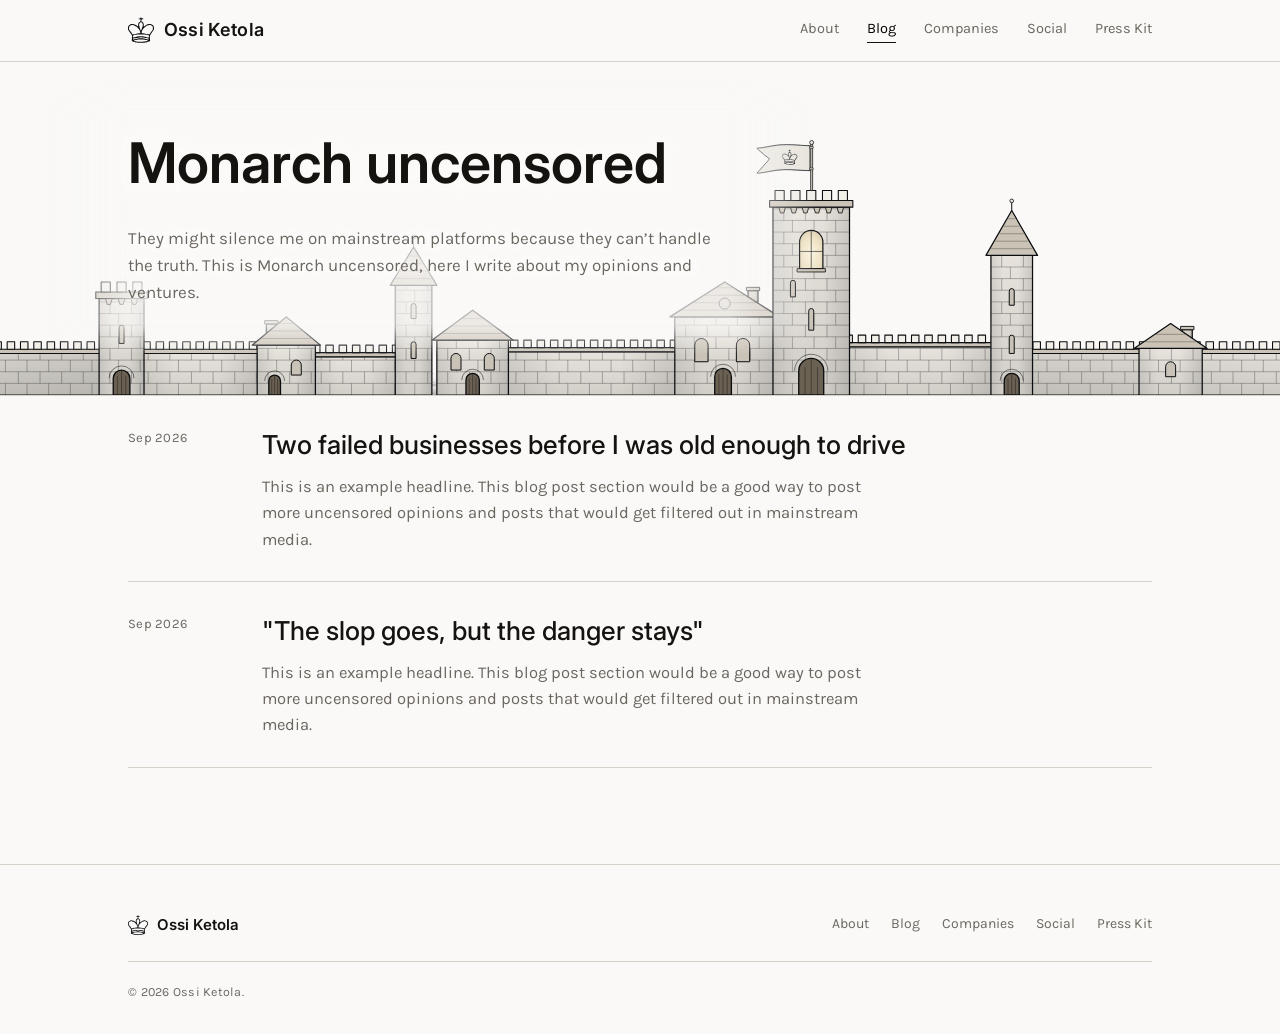
==== commit 93292470: "Update site copy, social icons, and small layout tweaks - Home: new How This Began, From the Empire " ====
--- a/blog/index.html
+++ b/blog/index.html
@@ -71,14 +71,14 @@
         <span class="date">Sep 2026</span>
         <a href="two-failed-businesses.html">
           <h3>Two failed businesses before I was old enough to drive</h3>
-          <p>Before CSGOEmpire there was BigBoiBets, and before that there was a boat-rental stand in Vammala. Neither one worked. Here's why I don't treat that as the part of the story to skip past.</p>
+          <p>This is an example headline. This blog post section would be a good way to post more uncensored opinions and posts that would get filtered out in mainstream media.</p>
         </a>
       </div>
       <div class="ledger-row">
         <span class="date">Sep 2026</span>
         <a href="slop-goes-danger-stays.html">
           <h3>"The slop goes, but the danger stays"</h3>
-          <p>In July I cut a chunk of Duel's stream content. It wasn't a retreat — it was the most disciplined brand decision I've made all year, and here's the difference between the two.</p>
+          <p>This is an example headline. This blog post section would be a good way to post more uncensored opinions and posts that would get filtered out in mainstream media.</p>
         </a>
       </div>
     </div>
--- a/styles.css
+++ b/styles.css
@@ -325,6 +325,12 @@
 .dossier .copy .byline{ font-family:var(--display); font-style:italic; font-size:16px; color:var(--muted); margin-top:24px; }
 .dossier .facts{ padding-left:48px; display:flex; flex-direction:column; gap:0; }
 .dossier .facts .side-copy{ font-size:15px; line-height:1.65; color:var(--text); max-width:40ch; }
+/* Small title sitting on the video's top-left edge: a clear gap below the
+   section heading, then tight to the video so it labels the video. */
+.dossier .facts .video-title{
+  font-family:var(--display); font-weight:600; font-size:15px; color:var(--text);
+  margin:14px 0 8px; max-width:540px;
+}
 
 /* pill links to each company page — brand-accurate colors/marks, shape borrowed
    from a rounded chip/pill pattern rather than the site's usual square teaser rows */
@@ -419,6 +425,22 @@
 .vs-widget-compact .vs-item{ padding:9px 2px; gap:4px; flex-direction:column; }
 .vs-widget-compact .vs-item-date{ width:auto; font-size:11.5px; }
 .vs-widget-compact .vs-item-title{ font-size:13.5px; line-height:1.35; }
+/* Bottom row: the outlet's own social accounts, as one-colour icons in the
+   widget's muted ink (darkening on hover like the article links). */
+.vs-social{
+  display:flex; align-items:center; justify-content:space-between; gap:12px;
+  padding:14px 24px 16px; border-top:1px solid var(--border);
+}
+.vs-social-label{ font-family:var(--body); letter-spacing:0.02em; font-size:12px; color:var(--muted); }
+.vs-social-links{ display:flex; gap:8px; }
+.vs-social-link{
+  display:inline-flex; align-items:center; justify-content:center;
+  width:34px; height:34px; border:1px solid var(--border); border-radius:50%;
+  color:var(--muted); background:var(--bg);
+  transition:color .15s ease, border-color .15s ease;
+}
+.vs-social-link:hover, .vs-social-link:focus-visible{ color:var(--text); border-color:var(--text); }
+.vs-social-link svg{ display:block; }
 
 @media (max-width:640px){
   .vs-mast{ padding:18px 20px; }
@@ -525,6 +547,7 @@
 .lightbox-download:hover{ color:var(--gold-bright); }
 
 .contact-card{
+  position:relative;
   margin-top:56px; background:var(--surface); border:1px solid var(--border);
   padding:32px; text-align:center;
 }
@@ -533,6 +556,17 @@
 .contact-card .line{ font-family:var(--body); letter-spacing:0.02em; font-size:14.5px; }
 .contact-card .line a{ color:inherit; text-decoration:none; }
 .contact-card .line a:hover{ text-decoration:underline; }
+/* The note sits in the card's existing bottom padding instead of adding a line,
+   so the card keeps the exact size it had without it. */
+.contact-card .contact-note{
+  position:absolute; left:32px; right:32px; bottom:7px; margin:0;
+  color:var(--muted); font-size:12px; line-height:1.5; letter-spacing:0.02em;
+}
+/* Phones: use more of the card's width and slightly smaller text so the note
+   stays on one line inside the bottom padding instead of overlapping the phone. */
+@media (max-width:600px){
+  .contact-card .contact-note{ left:8px; right:8px; font-size:11px; letter-spacing:0; }
+}
 
 /* ---- article ---- */
 .article{ max-width:680px; margin:0 auto; padding:64px 28px 96px; }
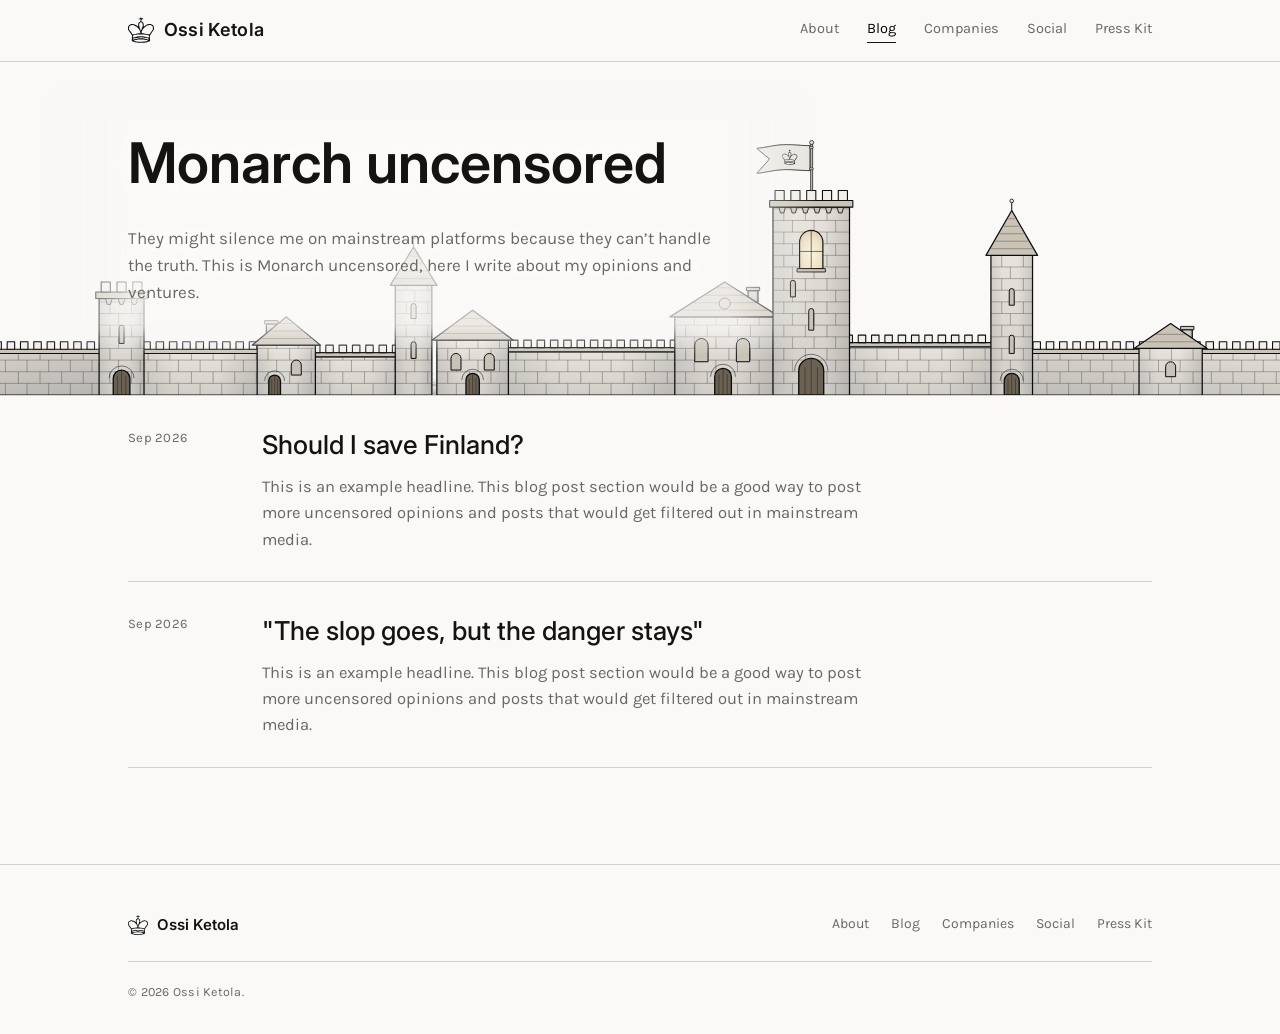
==== commit 52b6c605: "Add back-to-top button, Duel Originals logo, and small content updates - Phones: back-to-top button " ====
--- a/blog/index.html
+++ b/blog/index.html
@@ -21,6 +21,7 @@
 <!-- page slides: opt in to cross-page transitions (main pages only) -->
 <style>@view-transition{navigation:auto}</style>
 <script src="../slides.js"></script>
+<script src="../to-top.js" defer></script>
 </head>
 <body>
 
@@ -70,7 +71,7 @@
       <div class="ledger-row">
         <span class="date">Sep 2026</span>
         <a href="two-failed-businesses.html">
-          <h3>Two failed businesses before I was old enough to drive</h3>
+          <h3>Should I save Finland?</h3>
           <p>This is an example headline. This blog post section would be a good way to post more uncensored opinions and posts that would get filtered out in mainstream media.</p>
         </a>
       </div>
--- a/styles.css
+++ b/styles.css
@@ -681,6 +681,33 @@
 @media (prefers-reduced-motion:reduce){
   html{ scroll-behavior:auto; }
   *{ animation-duration:0.001ms !important; transition-duration:0.001ms !important; }
+}
+
+/* ---- back-to-top button (created by to-top.js): phones only, fades in after
+   scrolling about a screen down. Light on the white pages; each company page
+   restyles it in its own palette below. ---- */
+.to-top{ display:none; }
+@media (max-width:760px){
+  .to-top{
+    display:flex; align-items:center; justify-content:center;
+    position:fixed; z-index:15;
+    right:16px; bottom:calc(16px + env(safe-area-inset-bottom, 0px));
+    width:44px; height:44px; padding:0; border-radius:50%;
+    background:var(--bg); color:var(--text); border:1px solid var(--border);
+    box-shadow:0 4px 14px rgba(20,18,15,.16);
+    cursor:pointer; -webkit-tap-highlight-color:transparent;
+    opacity:0; visibility:hidden; transform:translateY(10px);
+    transition:opacity .2s ease, transform .2s ease, visibility .2s, border-color .15s ease;
+  }
+  .to-top.is-visible{ opacity:1; visibility:visible; transform:none; }
+  .to-top:active{ transform:scale(.94); }
+  .to-top svg{ display:block; }
+  .duel-scope .to-top{ background:#1a2147; color:#eef1fb; border-color:#2c3768; box-shadow:0 4px 14px rgba(0,0,0,.4); }
+  .duel-scope .to-top:focus-visible{ border-color:#7086f7; }
+  .cs-scope .to-top{ background:#242220; color:#ffffff; border-color:#4a4643; box-shadow:0 4px 14px rgba(0,0,0,.4); }
+  .cs-scope .to-top:focus-visible{ border-color:#01bf4d; }
+  .castle-scope .to-top{ background:#1b1c14; color:#d3b84d; border-color:#2c2d22; box-shadow:0 4px 14px rgba(0,0,0,.45); }
+  .castle-scope .to-top:focus-visible{ border-color:#d3b84d; }
 }
 
 /* ---- page slides between the five main pages (opt-in tags in each page's
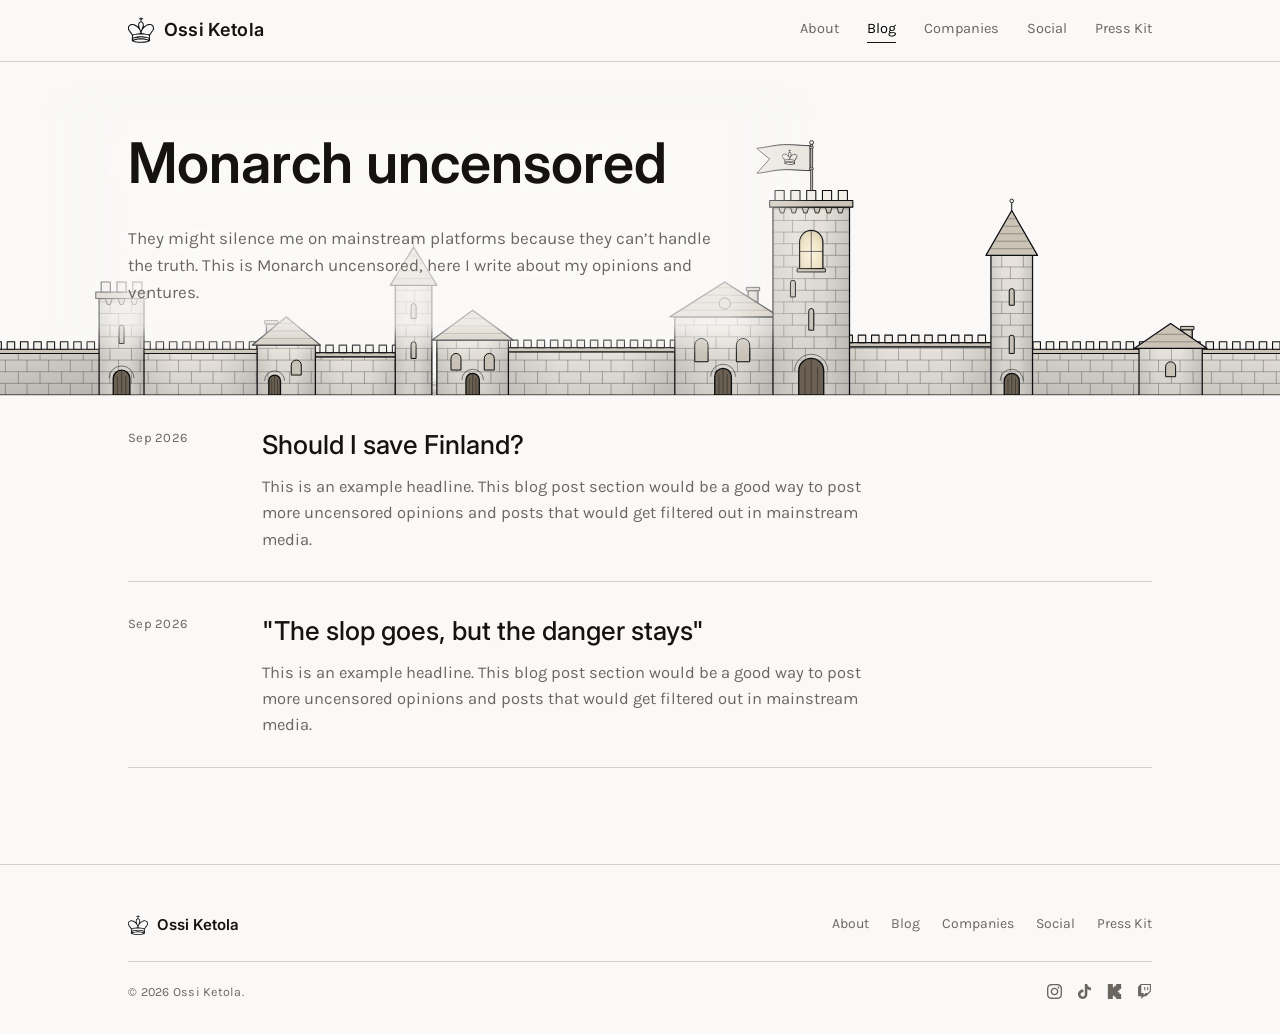
==== commit d6c807e7: "Sway the flag's ground shadow and add social links to the footer The flag's cast shadow on the About" ====
--- a/blog/index.html
+++ b/blog/index.html
@@ -103,7 +103,15 @@
         <a href="../press.html">Press Kit</a>
       </nav>
     </div>
-    <div class="site-footer-bottom">&copy; 2026 Ossi Ketola.</div>
+    <div class="site-footer-bottom">
+      <span>&copy; 2026 Ossi Ketola.</span>
+      <div class="footer-social">
+        <a class="footer-social-link" href="https://www.instagram.com/ossi/" target="_blank" rel="noopener noreferrer" aria-label="Ossi Ketola on Instagram"><svg viewBox="0 0 24 24" width="15" height="15" aria-hidden="true" focusable="false"><path fill="currentColor" d="M7.0301.084c-1.2768.0602-2.1487.264-2.911.5634-.7888.3075-1.4575.72-2.1228 1.3877-.6652.6677-1.075 1.3368-1.3802 2.127-.2954.7638-.4956 1.6365-.552 2.914-.0564 1.2775-.0689 1.6882-.0626 4.947.0062 3.2586.0206 3.6671.0825 4.9473.061 1.2765.264 2.1482.5635 2.9107.308.7889.72 1.4573 1.388 2.1228.6679.6655 1.3365 1.0743 2.1285 1.38.7632.295 1.6361.4961 2.9134.552 1.2773.056 1.6884.069 4.9462.0627 3.2578-.0062 3.668-.0207 4.9478-.0814 1.28-.0607 2.147-.2652 2.9098-.5633.7889-.3086 1.4578-.72 2.1228-1.3881.665-.6682 1.0745-1.3378 1.3795-2.1284.2957-.7632.4966-1.636.552-2.9124.056-1.2809.0692-1.6898.063-4.948-.0063-3.2583-.021-3.6668-.0817-4.9465-.0607-1.2797-.264-2.1487-.5633-2.9117-.3084-.7889-.72-1.4568-1.3876-2.1228C21.2982 1.33 20.628.9208 19.8378.6165 19.074.321 18.2017.1197 16.9244.0645 15.6471.0093 15.236-.005 11.977.0014 8.718.0076 8.31.0215 7.0301.0839m.1402 21.6932c-1.17-.0509-1.8053-.2453-2.2287-.408-.5606-.216-.96-.4771-1.3819-.895-.422-.4178-.6811-.8186-.9-1.378-.1644-.4234-.3624-1.058-.4171-2.228-.0595-1.2645-.072-1.6442-.079-4.848-.007-3.2037.0053-3.583.0607-4.848.05-1.169.2456-1.805.408-2.2282.216-.5613.4762-.96.895-1.3816.4188-.4217.8184-.6814 1.3783-.9003.423-.1651 1.0575-.3614 2.227-.4171 1.2655-.06 1.6447-.072 4.848-.079 3.2033-.007 3.5835.005 4.8495.0608 1.169.0508 1.8053.2445 2.228.408.5608.216.96.4754 1.3816.895.4217.4194.6816.8176.9005 1.3787.1653.4217.3617 1.056.4169 2.2263.0602 1.2655.0739 1.645.0796 4.848.0058 3.203-.0055 3.5834-.061 4.848-.051 1.17-.245 1.8055-.408 2.2294-.216.5604-.4763.96-.8954 1.3814-.419.4215-.8181.6811-1.3783.9-.4224.1649-1.0577.3617-2.2262.4174-1.2656.0595-1.6448.072-4.8493.079-3.2045.007-3.5825-.006-4.848-.0608M16.953 5.5864A1.44 1.44 0 1 0 18.39 4.144a1.44 1.44 0 0 0-1.437 1.4424M5.8385 12.012c.0067 3.4032 2.7706 6.1557 6.173 6.1493 3.4026-.0065 6.157-2.7701 6.1506-6.1733-.0065-3.4032-2.771-6.1565-6.174-6.1498-3.403.0067-6.156 2.771-6.1496 6.1738M8 12.0077a4 4 0 1 1 4.008 3.9921A3.9996 3.9996 0 0 1 8 12.0077"/></svg></a>
+        <a class="footer-social-link" href="https://www.tiktok.com/@monarch" target="_blank" rel="noopener noreferrer" aria-label="Ossi Ketola on TikTok"><svg viewBox="0 0 24 24" width="15" height="15" aria-hidden="true" focusable="false"><path fill="currentColor" d="M12.525.02c1.31-.02 2.61-.01 3.91-.02.08 1.53.63 3.09 1.75 4.17 1.12 1.11 2.7 1.62 4.24 1.79v4.03c-1.44-.05-2.89-.35-4.2-.97-.57-.26-1.1-.59-1.62-.93-.01 2.92.01 5.84-.02 8.75-.08 1.4-.54 2.79-1.35 3.94-1.31 1.92-3.58 3.17-5.91 3.21-1.43.08-2.86-.31-4.08-1.03-2.02-1.19-3.44-3.37-3.65-5.71-.02-.5-.03-1-.01-1.49.18-1.9 1.12-3.72 2.58-4.96 1.66-1.44 3.98-2.13 6.15-1.72.02 1.48-.04 2.96-.04 4.44-.99-.32-2.15-.23-3.02.37-.63.41-1.11 1.04-1.36 1.75-.21.51-.15 1.07-.14 1.61.24 1.64 1.82 3.02 3.5 2.87 1.12-.01 2.19-.66 2.77-1.61.19-.33.4-.67.41-1.06.1-1.79.06-3.57.07-5.36.01-4.03-.01-8.05.02-12.07z"/></svg></a>
+        <a class="footer-social-link" href="https://kick.com/monarch" target="_blank" rel="noopener noreferrer" aria-label="Ossi Ketola on Kick"><svg viewBox="0 0 24 24" width="15" height="15" aria-hidden="true" focusable="false"><path fill="currentColor" d="M1.333 0h8v5.333H12V2.667h2.667V0h8v8H20v2.667h-2.667v2.666H20V16h2.667v8h-8v-2.667H12v-2.666H9.333V24h-8Z"/></svg></a>
+        <a class="footer-social-link" href="https://www.twitch.tv/monarch" target="_blank" rel="noopener noreferrer" aria-label="Ossi Ketola on Twitch"><svg viewBox="0 0 24 24" width="15" height="15" aria-hidden="true" focusable="false"><path fill="currentColor" d="M11.571 4.714h1.715v5.143H11.57zm4.715 0H18v5.143h-1.714zM6 0L1.714 4.286v15.428h5.143V24l4.286-4.286h3.428L22.286 12V0zm14.571 11.143l-3.428 3.428h-3.429l-3 3v-3H6.857V1.714h13.714Z"/></svg></a>
+      </div>
+    </div>
   </div>
 </footer>
 
--- a/styles.css
+++ b/styles.css
@@ -96,7 +96,16 @@
 .site-footer-bottom{
   margin-top:24px; padding-top:20px; border-top:1px solid var(--border);
   font-family:var(--body); letter-spacing:0.02em; font-size:12.5px; color:var(--muted);
-}
+  display:flex; align-items:center; justify-content:space-between; gap:14px; flex-wrap:wrap;
+}
+/* Ossi's own channels, opposite the copyright line. One-colour marks drawn in
+   currentColor so they inherit the link colour instead of carrying four brand
+   palettes into a monochrome site, and with no chrome around them - the
+   copyright row should stay a thin line, not grow into a second nav. */
+.footer-social{ display:flex; align-items:center; gap:15px; }
+.footer-social-link{ display:inline-flex; color:var(--muted); transition:color .15s ease; }
+.footer-social-link:hover, .footer-social-link:focus-visible{ color:var(--gold-bright); }
+.footer-social-link svg{ display:block; }
 
 /* ---- hero ---- */
 .hero{ position:relative; overflow:hidden; padding:72px 0 0; border-bottom:1px solid var(--border); }
@@ -266,11 +275,27 @@
   0%,100%{ opacity:0; }
   50%{ opacity:calc(var(--k) * 0.12); }
 }
+/* The cloth's shadow on the ground (About page). It is one flat shape rather
+   than 42 strips, so it cannot ripple; instead it stretches and leans on the
+   same 2.6s loop, a quarter cycle behind the cloth like .flag-shade, which
+   reads as a shadow of cloth filling and slackening. fill-box puts the origin
+   at the pole end of the shape, so the far tip travels furthest and the end
+   touching the pole stays put. */
+.crown-flag .flag-cast{
+  transform-box:fill-box; transform-origin:right bottom;
+  animation:flag-cast 2.6s ease-in-out infinite;
+  animation-delay:-3.25s;
+}
+@keyframes flag-cast{
+  0%,100%{ transform:scaleX(0.972) skewY(0.55deg); opacity:0.048; }
+  50%{ transform:scaleX(1.028) skewY(-0.55deg); opacity:0.076; }
+}
 /* Reduced motion: no animation at all (the global rule below only shortens
    durations, which would make an infinite loop flicker); each strip keeps
    its inline mid-wave offset, so the flag still reads as cloth. */
 @media (prefers-reduced-motion:reduce){
-  .crown-flag .flag-strip, .crown-flag .flag-shade{ animation:none !important; }
+  .crown-flag .flag-strip, .crown-flag .flag-shade,
+  .crown-flag .flag-cast{ animation:none !important; }
 }
 .hero .kicker{
   font-family:var(--body); letter-spacing:0.02em; font-size:13px; color:var(--gold-bright);
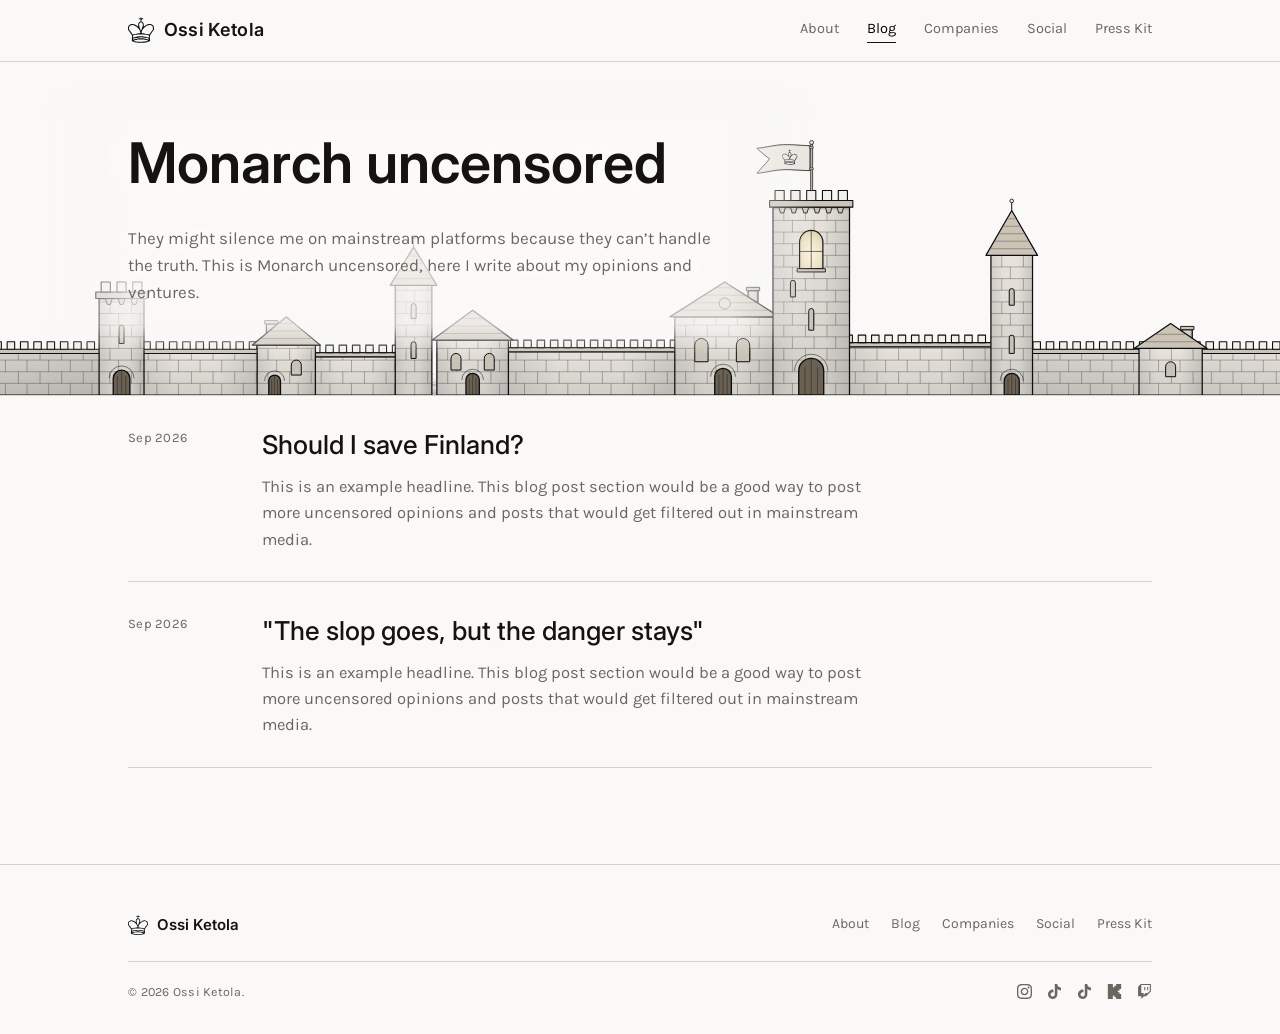
==== commit 49ab16a2: "Add Ossi's new TikTok account (@ossi.v2) Listed above the existing @monarch TikTok in the social dir" ====
--- a/blog/index.html
+++ b/blog/index.html
@@ -6,13 +6,14 @@
 <title>Blog — Ossi Ketola</title>
 <meta name="description" content="Notes on business development and personal branding, from Ossi Ketola.">
 <meta property="og:type" content="website">
+<meta property="og:url" content="https://olsujofa.github.io/ossi-ketola-website/blog/">
 <meta property="og:title" content="Blog — Ossi Ketola">
 <meta property="og:description" content="Notes on business development and personal branding, from Ossi Ketola.">
-<meta property="og:image" content="../assets/press/headshot-suit.png">
+<meta property="og:image" content="https://olsujofa.github.io/ossi-ketola-website/assets/og-card.png">
 <meta name="twitter:card" content="summary_large_image">
 <meta name="twitter:title" content="Blog — Ossi Ketola">
 <meta name="twitter:description" content="Notes on business development and personal branding, from Ossi Ketola.">
-<meta name="twitter:image" content="../assets/press/headshot-suit.png">
+<meta name="twitter:image" content="https://olsujofa.github.io/ossi-ketola-website/assets/og-card.png">
 <link rel="icon" type="image/svg+xml" href="../favicon.svg">
 <link rel="preconnect" href="https://fonts.googleapis.com">
 <link rel="preconnect" href="https://fonts.gstatic.com" crossorigin>
@@ -107,7 +108,8 @@
       <span>&copy; 2026 Ossi Ketola.</span>
       <div class="footer-social">
         <a class="footer-social-link" href="https://www.instagram.com/ossi/" target="_blank" rel="noopener noreferrer" aria-label="Ossi Ketola on Instagram"><svg viewBox="0 0 24 24" width="15" height="15" aria-hidden="true" focusable="false"><path fill="currentColor" d="M7.0301.084c-1.2768.0602-2.1487.264-2.911.5634-.7888.3075-1.4575.72-2.1228 1.3877-.6652.6677-1.075 1.3368-1.3802 2.127-.2954.7638-.4956 1.6365-.552 2.914-.0564 1.2775-.0689 1.6882-.0626 4.947.0062 3.2586.0206 3.6671.0825 4.9473.061 1.2765.264 2.1482.5635 2.9107.308.7889.72 1.4573 1.388 2.1228.6679.6655 1.3365 1.0743 2.1285 1.38.7632.295 1.6361.4961 2.9134.552 1.2773.056 1.6884.069 4.9462.0627 3.2578-.0062 3.668-.0207 4.9478-.0814 1.28-.0607 2.147-.2652 2.9098-.5633.7889-.3086 1.4578-.72 2.1228-1.3881.665-.6682 1.0745-1.3378 1.3795-2.1284.2957-.7632.4966-1.636.552-2.9124.056-1.2809.0692-1.6898.063-4.948-.0063-3.2583-.021-3.6668-.0817-4.9465-.0607-1.2797-.264-2.1487-.5633-2.9117-.3084-.7889-.72-1.4568-1.3876-2.1228C21.2982 1.33 20.628.9208 19.8378.6165 19.074.321 18.2017.1197 16.9244.0645 15.6471.0093 15.236-.005 11.977.0014 8.718.0076 8.31.0215 7.0301.0839m.1402 21.6932c-1.17-.0509-1.8053-.2453-2.2287-.408-.5606-.216-.96-.4771-1.3819-.895-.422-.4178-.6811-.8186-.9-1.378-.1644-.4234-.3624-1.058-.4171-2.228-.0595-1.2645-.072-1.6442-.079-4.848-.007-3.2037.0053-3.583.0607-4.848.05-1.169.2456-1.805.408-2.2282.216-.5613.4762-.96.895-1.3816.4188-.4217.8184-.6814 1.3783-.9003.423-.1651 1.0575-.3614 2.227-.4171 1.2655-.06 1.6447-.072 4.848-.079 3.2033-.007 3.5835.005 4.8495.0608 1.169.0508 1.8053.2445 2.228.408.5608.216.96.4754 1.3816.895.4217.4194.6816.8176.9005 1.3787.1653.4217.3617 1.056.4169 2.2263.0602 1.2655.0739 1.645.0796 4.848.0058 3.203-.0055 3.5834-.061 4.848-.051 1.17-.245 1.8055-.408 2.2294-.216.5604-.4763.96-.8954 1.3814-.419.4215-.8181.6811-1.3783.9-.4224.1649-1.0577.3617-2.2262.4174-1.2656.0595-1.6448.072-4.8493.079-3.2045.007-3.5825-.006-4.848-.0608M16.953 5.5864A1.44 1.44 0 1 0 18.39 4.144a1.44 1.44 0 0 0-1.437 1.4424M5.8385 12.012c.0067 3.4032 2.7706 6.1557 6.173 6.1493 3.4026-.0065 6.157-2.7701 6.1506-6.1733-.0065-3.4032-2.771-6.1565-6.174-6.1498-3.403.0067-6.156 2.771-6.1496 6.1738M8 12.0077a4 4 0 1 1 4.008 3.9921A3.9996 3.9996 0 0 1 8 12.0077"/></svg></a>
-        <a class="footer-social-link" href="https://www.tiktok.com/@monarch" target="_blank" rel="noopener noreferrer" aria-label="Ossi Ketola on TikTok"><svg viewBox="0 0 24 24" width="15" height="15" aria-hidden="true" focusable="false"><path fill="currentColor" d="M12.525.02c1.31-.02 2.61-.01 3.91-.02.08 1.53.63 3.09 1.75 4.17 1.12 1.11 2.7 1.62 4.24 1.79v4.03c-1.44-.05-2.89-.35-4.2-.97-.57-.26-1.1-.59-1.62-.93-.01 2.92.01 5.84-.02 8.75-.08 1.4-.54 2.79-1.35 3.94-1.31 1.92-3.58 3.17-5.91 3.21-1.43.08-2.86-.31-4.08-1.03-2.02-1.19-3.44-3.37-3.65-5.71-.02-.5-.03-1-.01-1.49.18-1.9 1.12-3.72 2.58-4.96 1.66-1.44 3.98-2.13 6.15-1.72.02 1.48-.04 2.96-.04 4.44-.99-.32-2.15-.23-3.02.37-.63.41-1.11 1.04-1.36 1.75-.21.51-.15 1.07-.14 1.61.24 1.64 1.82 3.02 3.5 2.87 1.12-.01 2.19-.66 2.77-1.61.19-.33.4-.67.41-1.06.1-1.79.06-3.57.07-5.36.01-4.03-.01-8.05.02-12.07z"/></svg></a>
+        <a class="footer-social-link" href="https://www.tiktok.com/@ossi.v2" target="_blank" rel="noopener noreferrer" aria-label="Ossi Ketola on TikTok (@ossi.v2)"><svg viewBox="0 0 24 24" width="15" height="15" aria-hidden="true" focusable="false"><path fill="currentColor" d="M12.525.02c1.31-.02 2.61-.01 3.91-.02.08 1.53.63 3.09 1.75 4.17 1.12 1.11 2.7 1.62 4.24 1.79v4.03c-1.44-.05-2.89-.35-4.2-.97-.57-.26-1.1-.59-1.62-.93-.01 2.92.01 5.84-.02 8.75-.08 1.4-.54 2.79-1.35 3.94-1.31 1.92-3.58 3.17-5.91 3.21-1.43.08-2.86-.31-4.08-1.03-2.02-1.19-3.44-3.37-3.65-5.71-.02-.5-.03-1-.01-1.49.18-1.9 1.12-3.72 2.58-4.96 1.66-1.44 3.98-2.13 6.15-1.72.02 1.48-.04 2.96-.04 4.44-.99-.32-2.15-.23-3.02.37-.63.41-1.11 1.04-1.36 1.75-.21.51-.15 1.07-.14 1.61.24 1.64 1.82 3.02 3.5 2.87 1.12-.01 2.19-.66 2.77-1.61.19-.33.4-.67.41-1.06.1-1.79.06-3.57.07-5.36.01-4.03-.01-8.05.02-12.07z"/></svg></a>
+        <a class="footer-social-link" href="https://www.tiktok.com/@monarch" target="_blank" rel="noopener noreferrer" aria-label="Ossi Ketola on TikTok (@monarch)"><svg viewBox="0 0 24 24" width="15" height="15" aria-hidden="true" focusable="false"><path fill="currentColor" d="M12.525.02c1.31-.02 2.61-.01 3.91-.02.08 1.53.63 3.09 1.75 4.17 1.12 1.11 2.7 1.62 4.24 1.79v4.03c-1.44-.05-2.89-.35-4.2-.97-.57-.26-1.1-.59-1.62-.93-.01 2.92.01 5.84-.02 8.75-.08 1.4-.54 2.79-1.35 3.94-1.31 1.92-3.58 3.17-5.91 3.21-1.43.08-2.86-.31-4.08-1.03-2.02-1.19-3.44-3.37-3.65-5.71-.02-.5-.03-1-.01-1.49.18-1.9 1.12-3.72 2.58-4.96 1.66-1.44 3.98-2.13 6.15-1.72.02 1.48-.04 2.96-.04 4.44-.99-.32-2.15-.23-3.02.37-.63.41-1.11 1.04-1.36 1.75-.21.51-.15 1.07-.14 1.61.24 1.64 1.82 3.02 3.5 2.87 1.12-.01 2.19-.66 2.77-1.61.19-.33.4-.67.41-1.06.1-1.79.06-3.57.07-5.36.01-4.03-.01-8.05.02-12.07z"/></svg></a>
         <a class="footer-social-link" href="https://kick.com/monarch" target="_blank" rel="noopener noreferrer" aria-label="Ossi Ketola on Kick"><svg viewBox="0 0 24 24" width="15" height="15" aria-hidden="true" focusable="false"><path fill="currentColor" d="M1.333 0h8v5.333H12V2.667h2.667V0h8v8H20v2.667h-2.667v2.666H20V16h2.667v8h-8v-2.667H12v-2.666H9.333V24h-8Z"/></svg></a>
         <a class="footer-social-link" href="https://www.twitch.tv/monarch" target="_blank" rel="noopener noreferrer" aria-label="Ossi Ketola on Twitch"><svg viewBox="0 0 24 24" width="15" height="15" aria-hidden="true" focusable="false"><path fill="currentColor" d="M11.571 4.714h1.715v5.143H11.57zm4.715 0H18v5.143h-1.714zM6 0L1.714 4.286v15.428h5.143V24l4.286-4.286h3.428L22.286 12V0zm14.571 11.143l-3.428 3.428h-3.429l-3 3v-3H6.857V1.714h13.714Z"/></svg></a>
       </div>
--- a/styles.css
+++ b/styles.css
@@ -357,6 +357,57 @@
   margin:14px 0 8px; max-width:540px;
 }
 
+/* Announcements are append-only and this page should stay short, so the feed
+   scrolls inside itself instead of growing the page. flex:1 + min-height:0
+   lets the box shrink below its content, which hands the grid row's height to
+   the socials column opposite: the two columns always end level, however many
+   announcements land here. Below 760px the grid stacks and there is no column
+   to borrow a height from, so the cap is set explicitly down there. */
+.dossier .facts .announce-feed{
+  position:relative; display:flex; flex:1 1 0; min-height:320px;
+}
+.dossier .facts .announce-scroll{
+  flex:1 1 auto; min-height:0; overflow-y:auto; overscroll-behavior:contain;
+  padding-right:14px;
+  scrollbar-width:thin; scrollbar-color:var(--border) transparent;
+}
+/* The clipped edge fades into the page so a cut-off announcement reads as
+   "more below" rather than a broken crop.
+   Two things keep it gentle. The stops ramp on a curve rather than straight
+   from clear to solid - a plain two-stop gradient is already half-opaque at
+   its midpoint, which reads as a grey band laid over the content. And the
+   whole layer's opacity is driven by --fade, which the script sets from how
+   much content is still below, so it thins out as you scroll instead of
+   snapping off at the end. No transition on it: the value already arrives
+   continuously, and easing it would just lag the scroll.
+   The gradient's start colour must stay in step with --bg - naming it as a
+   transparent rgba of the same value avoids fading through grey. */
+.dossier .facts .announce-feed::after{
+  content:""; position:absolute; left:0; right:0; bottom:0; height:56px;
+  background:linear-gradient(to bottom,
+    rgba(250,249,247,0) 0%,
+    rgba(250,249,247,0.08) 26%,
+    rgba(250,249,247,0.28) 48%,
+    rgba(250,249,247,0.58) 68%,
+    rgba(250,249,247,0.85) 85%,
+    var(--bg) 100%);
+  opacity:var(--fade, 1);
+  pointer-events:none;
+}
+
+/* A still announcement (a screenshot of a post) shares the announcement
+   video's 540px column, so the two line up down the same left edge. The
+   whole image is the link out to the original post. */
+.dossier .facts .announce-image{
+  display:block; max-width:540px; border-radius:3px; overflow:hidden;
+  transition:opacity .15s ease;
+}
+.dossier .facts .announce-image:hover, .dossier .facts .announce-image:focus-visible{ opacity:0.92; }
+.dossier .facts .announce-image img{ width:100%; height:auto; display:block; }
+/* Announcements run newest first, so every one after the first needs air
+   above it to read as a separate item rather than a caption on the one before. */
+.dossier .facts .video-title ~ .video-title{ margin-top:34px; }
+
 /* pill links to each company page — brand-accurate colors/marks, shape borrowed
    from a rounded chip/pill pattern rather than the site's usual square teaser rows */
 .co-pills{ display:flex; flex-direction:column; gap:10px; margin-top:28px; max-width:40ch; }
@@ -500,7 +551,10 @@
 
 /* ---- social row list (2x2 grid of square tiles —
    own monochrome palette, not the reference's dark color scheme) ---- */
-.social-list{ display:grid; grid-template-columns:repeat(2,1fr); gap:20px; }
+/* Sits a little below its heading, so the cards read as a block of their own
+   rather than hanging off the word above them. 14px is the offset that lands
+   the first card level with the first announcement in the right column. */
+.social-list{ display:grid; grid-template-columns:repeat(2,1fr); gap:20px; margin-top:14px; }
 .social-row{
   display:flex; flex-direction:column; align-items:center; justify-content:center; gap:16px;
   aspect-ratio:1/1;
@@ -695,6 +749,7 @@
 
 @media (max-width:760px){
   .dossier-grid{ grid-template-columns:1fr; }
+  .dossier .facts .announce-feed{ flex:0 0 auto; height:66vh; max-height:560px; }
   .dossier .divider{ display:none; }
   .dossier .facts{ padding-left:0; margin-top:32px; border-top:1px solid var(--border); padding-top:32px; }
   .dossier .copy{ padding-right:0; }
